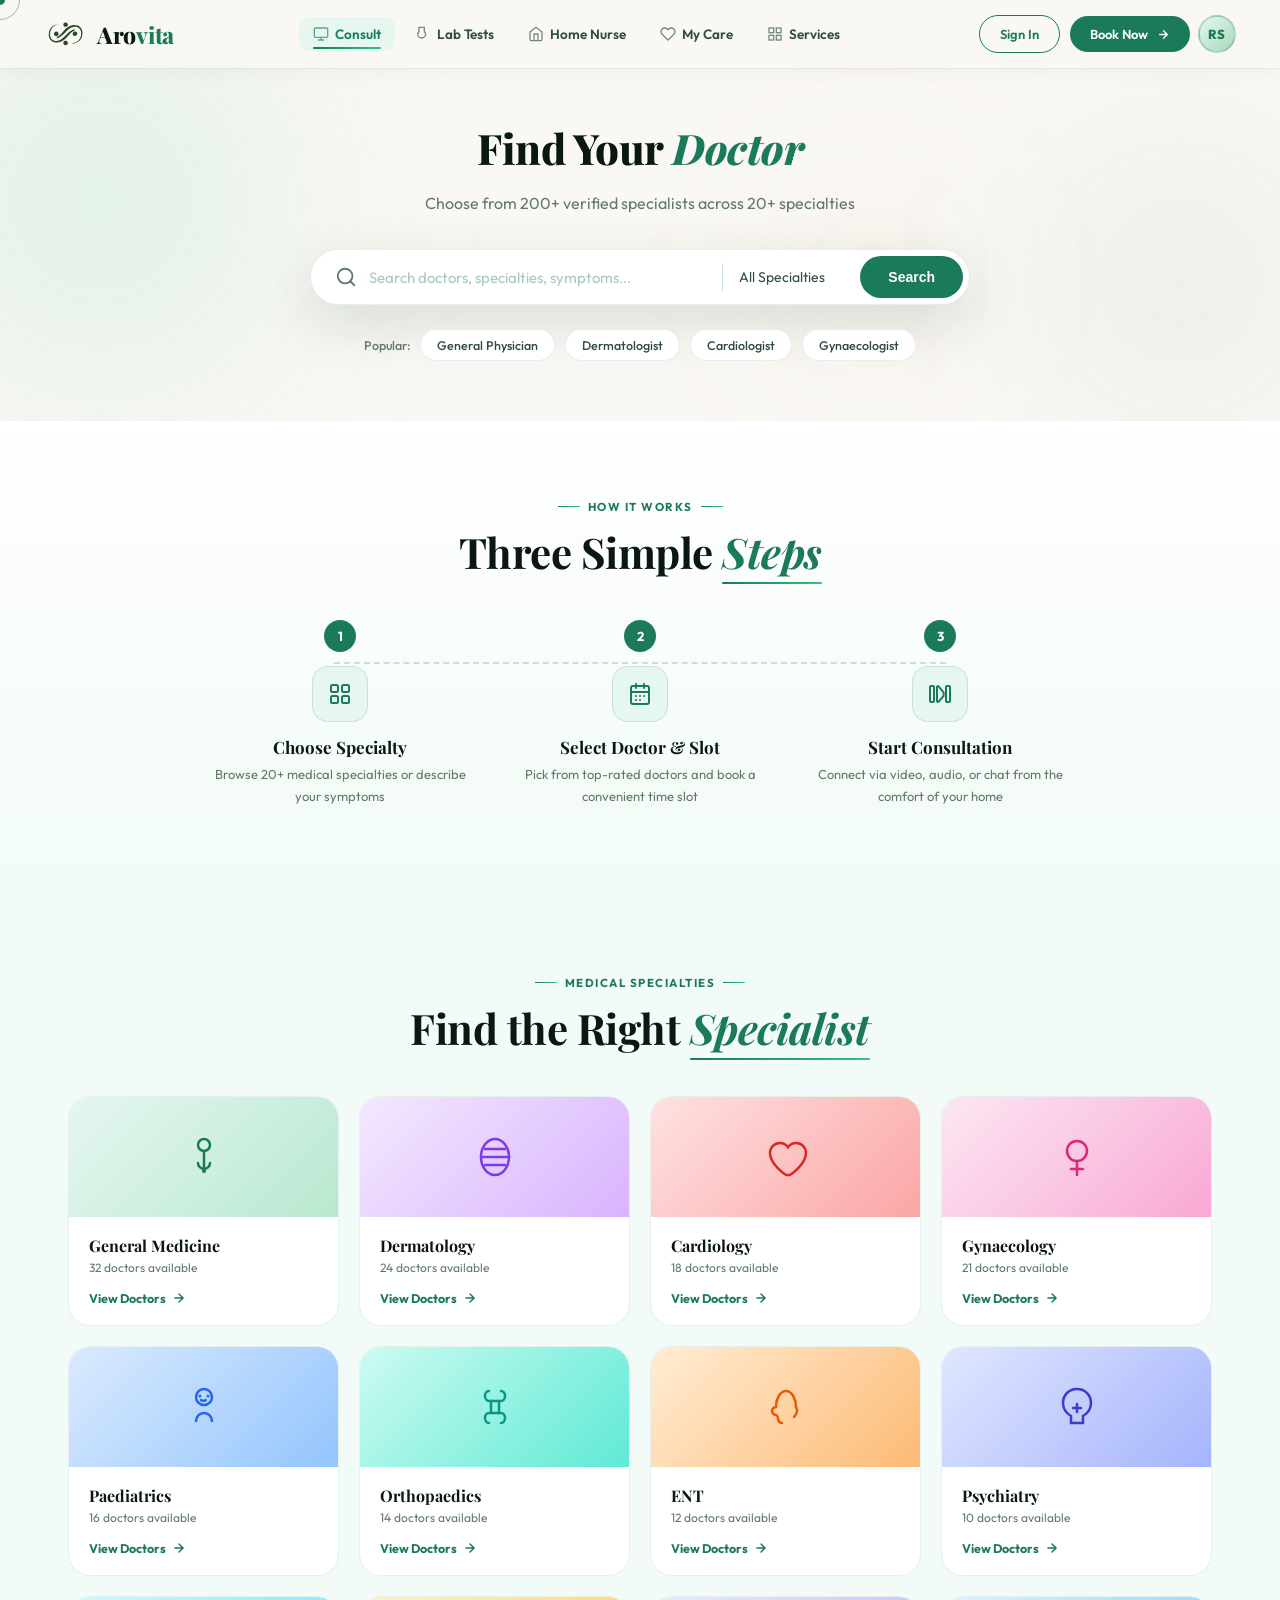
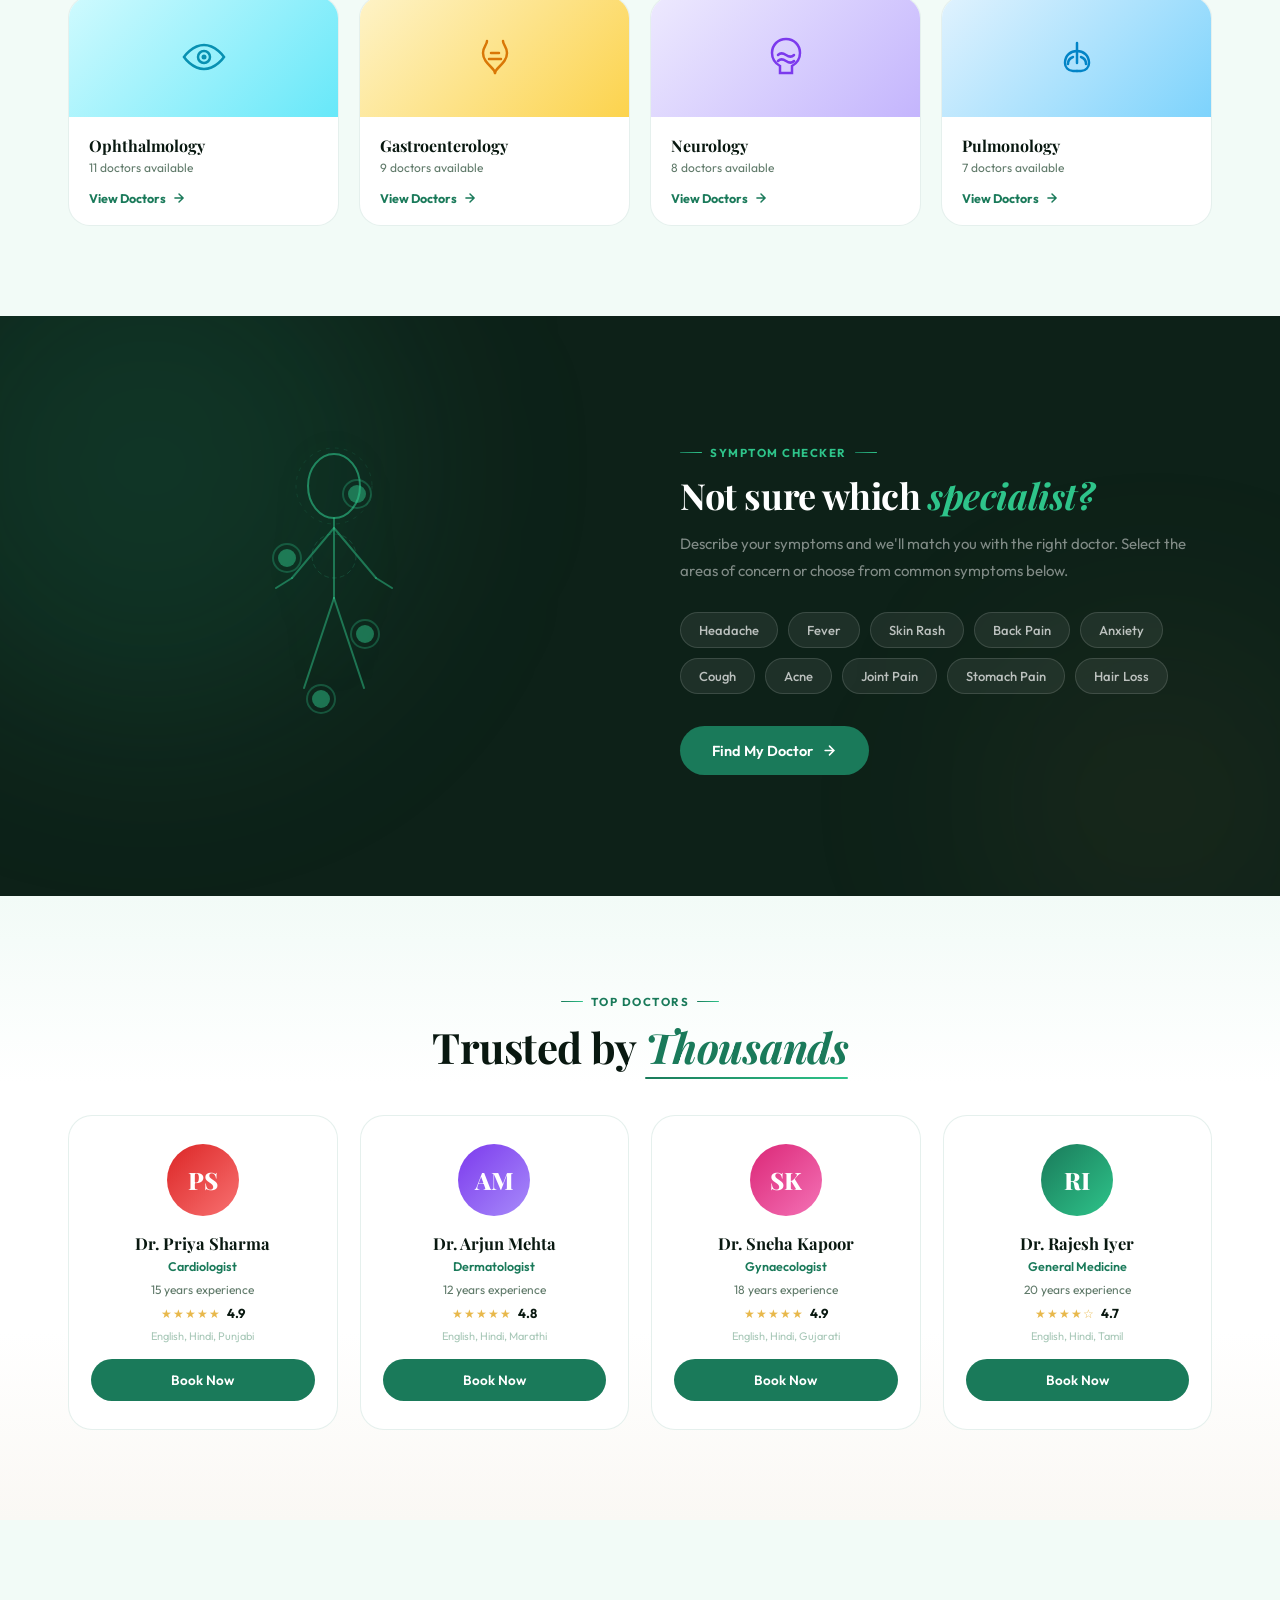
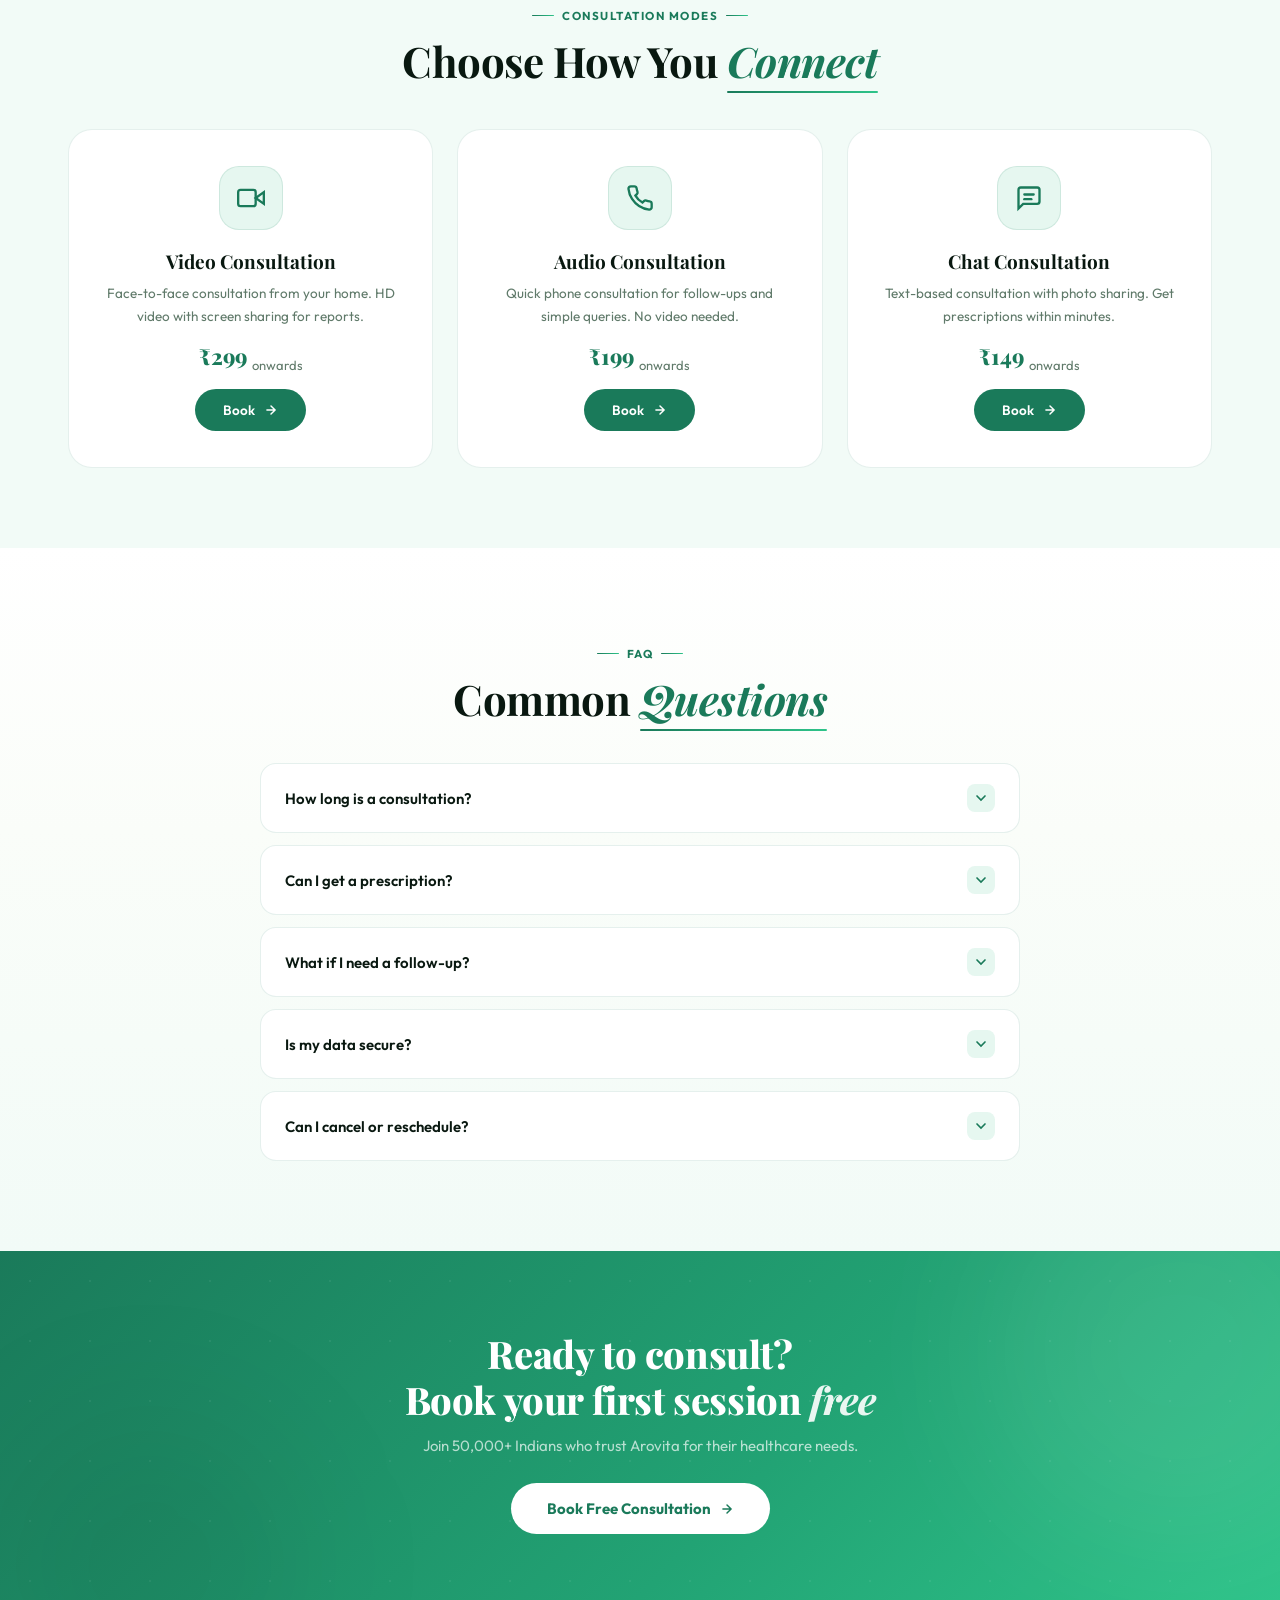
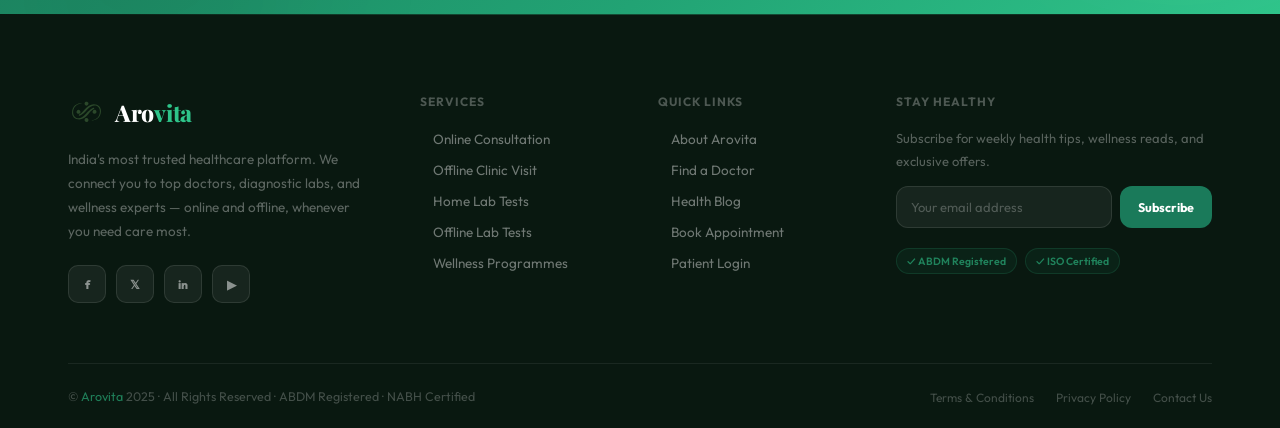
==== consult.html @ b07b1e4e "first commit" ====
<!DOCTYPE html>
<html lang="en">
<head>
<meta charset="UTF-8">
<meta name="viewport" content="width=device-width, initial-scale=1.0">
<title>Find Your Doctor — Arovita Consultation Hub</title>
<link href="https://fonts.googleapis.com/css2?family=Playfair+Display:ital,wght@0,400;0,700;0,800;1,400;1,700&family=Outfit:wght@300;400;500;600;700;800&display=swap" rel="stylesheet">
<style>
*,*::before,*::after{box-sizing:border-box;margin:0;padding:0}
:root{
  --g:#1A7A5A;--gm:#22A374;--gl:#2EC48A;--gp:#E6F7F0;--gxp:#F2FBF7;
  --dark:#091810;--dark2:#0D2118;--ink:#162820;--ink2:#2E4D3A;--muted:#607A6A;--hint:#A8C8B8;
  --cream:#FAF8F4;--white:#fff;--gold:#C09A52;--gold2:#E8B84B;
  --border:rgba(26,122,90,0.11);--border2:rgba(26,122,90,0.22);
  --sh:0 4px 28px rgba(9,24,16,0.08);--sh-lg:0 18px 56px rgba(9,24,16,0.13);
  --r:12px;--rl:20px;--rx:26px;
}
html{scroll-behavior:smooth}
body{font-family:'Outfit',sans-serif;background:var(--cream);color:var(--ink);overflow-x:hidden;cursor:none}

.cursor{position:fixed;width:10px;height:10px;background:var(--g);border-radius:50%;pointer-events:none;z-index:9999;transform:translate(-50%,-50%);transition:transform .08s ease,width .25s,height .25s,background .25s}
.cursor-ring{position:fixed;width:40px;height:40px;border:1.5px solid rgba(26,122,90,.45);border-radius:50%;pointer-events:none;z-index:9998;transform:translate(-50%,-50%);transition:transform .18s ease,opacity .2s}
body:has(a:hover) .cursor,.cursor.hovered{width:18px;height:18px;background:var(--gl)}
body:has(a:hover) .cursor-ring,.cursor-ring.hovered{width:60px;height:60px;border-color:var(--gl);opacity:.5}
a,button{cursor:none}
a{text-decoration:none;color:inherit}
::-webkit-scrollbar{width:4px}::-webkit-scrollbar-thumb{background:linear-gradient(var(--gm),var(--gl));border-radius:4px}
.container{max-width:1200px;margin:0 auto;padding:0 28px}

.sec-label{display:inline-flex;align-items:center;gap:8px;font-size:11.5px;font-weight:700;color:var(--g);text-transform:uppercase;letter-spacing:1.5px;margin-bottom:14px}
.sec-label::before,.sec-label::after{content:'';width:22px;height:1.5px;background:linear-gradient(90deg,var(--g),var(--gl));border-radius:2px}
.sec-title{font-family:'Playfair Display',serif;font-size:42px;font-weight:700;line-height:1.15;color:var(--dark);letter-spacing:-0.5px}
.sec-title em{font-style:italic;color:var(--g);position:relative}
.sec-title em::after{content:'';position:absolute;bottom:-4px;left:0;right:0;height:2px;background:linear-gradient(90deg,var(--g),var(--gl));border-radius:2px;animation:shimmer-line 3s ease-in-out infinite}
@keyframes shimmer-line{0%,100%{opacity:.4;transform:scaleX(.7)}50%{opacity:1;transform:scaleX(1)}}

.btn-green{display:inline-flex;align-items:center;gap:9px;background:var(--g);color:#fff;padding:15px 32px;border-radius:50px;font-size:14.5px;font-weight:600;border:none;cursor:none;transition:all .25s;position:relative;overflow:hidden}
.btn-green::before{content:'';position:absolute;inset:0;background:linear-gradient(135deg,transparent 30%,rgba(255,255,255,.12) 50%,transparent 70%);transform:translateX(-100%);transition:transform .5s}
.btn-green:hover::before{transform:translateX(100%)}
.btn-green:hover{background:var(--gm);transform:translateY(-2px);box-shadow:0 12px 32px rgba(26,122,90,.42)}
.btn-outline{display:inline-flex;align-items:center;gap:8px;background:transparent;color:var(--g);border:1.5px solid var(--g);padding:14px 30px;border-radius:50px;font-size:14.5px;font-weight:600;cursor:none;transition:all .25s}
.btn-outline:hover{background:var(--gp);transform:translateY(-2px)}

.fu{opacity:0;transform:translateY(32px);transition:opacity .7s cubic-bezier(.16,1,.3,1),transform .7s cubic-bezier(.16,1,.3,1)}
.fu.vis{opacity:1;transform:none}
.fu.d1{transition-delay:.08s}.fu.d2{transition-delay:.17s}.fu.d3{transition-delay:.26s}.fu.d4{transition-delay:.35s}.fu.d5{transition-delay:.44s}
.sl-left{opacity:0;transform:translateX(-40px);transition:opacity .8s cubic-bezier(.16,1,.3,1),transform .8s cubic-bezier(.16,1,.3,1)}
.sl-left.vis{opacity:1;transform:none}
.sl-right{opacity:0;transform:translateX(40px);transition:opacity .8s cubic-bezier(.16,1,.3,1),transform .8s cubic-bezier(.16,1,.3,1)}
.sl-right.vis{opacity:1;transform:none}

/* ===================== NAVBAR ===================== */
.navbar{position:fixed;top:0;left:0;right:0;z-index:1000;transition:all .35s;background:rgba(250,248,244,.85);backdrop-filter:blur(16px);-webkit-backdrop-filter:blur(16px);box-shadow:0 1px 20px rgba(9,24,16,.05),0 1px 0 rgba(26,122,90,.06)}
.navbar.sc{background:rgba(250,248,244,.97);backdrop-filter:blur(24px);-webkit-backdrop-filter:blur(24px);box-shadow:0 4px 32px rgba(9,24,16,.09),0 1px 0 rgba(26,122,90,.1)}
.nav-in{display:flex;align-items:center;justify-content:space-between;height:68px;padding:0 44px;max-width:1400px;margin:0 auto}
.nav-logo{display:flex;align-items:center;gap:11px;text-decoration:none}
.logo-svg-wrap{width:42px;height:42px;position:relative;display:flex;align-items:center;justify-content:center}
.logo-svg-wrap img{width:100%;height:100%;object-fit:contain}
.nav-brand{font-family:'Playfair Display',serif;font-size:23px;font-weight:800;color:var(--dark);letter-spacing:-.3px}
.nav-brand span{color:var(--g)}
.nav-links{display:flex;align-items:center;gap:6px}
.nav-a{font-size:13.5px;font-weight:600;color:var(--ink2);transition:all .22s;position:relative;padding:8px 14px;border-radius:10px;display:inline-flex;align-items:center;gap:6px;text-decoration:none}
.nav-a svg{width:16px;height:16px;stroke:currentColor;fill:none;stroke-width:2;stroke-linecap:round;flex-shrink:0;opacity:.65;transition:opacity .22s}
.nav-a:hover svg{opacity:1}
.nav-a::after{content:'';position:absolute;bottom:2px;left:14px;right:14px;height:2px;background:linear-gradient(90deg,var(--g),var(--gl));transform:scaleX(0);transform-origin:left;transition:transform .25s cubic-bezier(.16,1,.3,1);border-radius:2px}
.nav-a:hover{color:var(--g);background:rgba(26,122,90,.04)}.nav-a:hover::after{transform:scaleX(1)}
.nav-a.active{color:var(--g);background:var(--gp)}
.nav-a.active::after{transform:scaleX(1)}
.nav-right{display:flex;align-items:center;gap:8px}
.nav-profile{width:38px;height:38px;border-radius:50%;background:linear-gradient(135deg,var(--gp),#A8D8BC);display:flex;align-items:center;justify-content:center;font-size:13px;font-weight:800;color:var(--g);border:2px solid var(--border2);cursor:none;transition:all .22s;flex-shrink:0;text-decoration:none}
.nav-profile:hover{border-color:var(--g);transform:scale(1.08);box-shadow:0 4px 16px rgba(26,122,90,.2)}
.nav-cta{display:flex;align-items:center;gap:10px}

.hamburger{display:none;flex-direction:column;gap:5px;background:none;border:none;padding:8px;cursor:none}
.hamburger span{display:block;width:24px;height:2px;background:var(--dark);border-radius:2px;transition:all .3s}
.hamburger.open span:nth-child(1){transform:rotate(45deg) translate(5px,5px)}
.hamburger.open span:nth-child(2){opacity:0}
.hamburger.open span:nth-child(3){transform:rotate(-45deg) translate(5px,-5px)}

.mobile-menu{position:fixed;top:68px;left:0;right:0;bottom:0;z-index:999;display:none;pointer-events:none}
.mobile-menu.open{display:block;pointer-events:auto}
.mobile-menu-backdrop{position:absolute;inset:0;background:rgba(9,24,16,.3);opacity:0;transition:opacity .3s}
.mobile-menu.open .mobile-menu-backdrop{opacity:1}
.mobile-menu-panel{position:absolute;top:0;right:0;width:min(320px,85vw);height:100%;background:rgba(250,248,244,.98);backdrop-filter:blur(20px);padding:20px 16px;overflow-y:auto;transform:translateX(100%);transition:transform .35s cubic-bezier(.16,1,.3,1);box-shadow:-8px 0 40px rgba(9,24,16,.1)}
.mobile-menu.open .mobile-menu-panel{transform:none}
.mm-label{font-size:10px;font-weight:700;text-transform:uppercase;letter-spacing:1.2px;color:var(--hint);padding:8px 16px 4px;margin-top:6px}
.mm-link{display:flex;align-items:center;gap:12px;padding:12px 16px;border-radius:12px;font-size:14px;font-weight:500;color:var(--ink2);transition:all .2s;text-decoration:none}
.mm-link:hover{background:var(--gp);color:var(--g)}
.mm-link svg{width:18px;height:18px;stroke:currentColor;fill:none;stroke-width:2;stroke-linecap:round;flex-shrink:0;opacity:.6}
.mm-link:hover svg{opacity:1}
.mm-sep{height:1px;background:var(--border);margin:8px 16px}
.mm-cta{display:flex;flex-direction:column;gap:10px;padding:16px;margin-top:8px}

/* ===================== HERO ===================== */
.consult-hero{padding:120px 0 60px;background:var(--cream);position:relative;overflow:hidden}
.consult-hero .hero-mesh{position:absolute;inset:0;z-index:0}
.mesh-orb{position:absolute;border-radius:50%;filter:blur(80px);animation:morph-orb ease-in-out infinite}
.mo1{width:600px;height:600px;background:radial-gradient(circle,rgba(46,196,138,.14),transparent 70%);top:-100px;left:-200px;animation-duration:14s}
.mo2{width:400px;height:400px;background:radial-gradient(circle,rgba(26,122,90,.10),transparent 70%);bottom:-60px;right:-100px;animation-duration:18s;animation-delay:-7s}
.mo3{width:300px;height:300px;background:radial-gradient(circle,rgba(192,154,82,.07),transparent 70%);top:30%;right:20%;animation-duration:10s;animation-delay:-3s}
@keyframes morph-orb{0%,100%{transform:scale(1) translate(0,0)}33%{transform:scale(1.15) translate(30px,-30px)}66%{transform:scale(.9) translate(-20px,20px)}}

.hero-content{position:relative;z-index:2;text-align:center;max-width:720px;margin:0 auto}
.hero-content h1{font-family:'Playfair Display',serif;font-size:42px;font-weight:800;color:var(--dark);margin-bottom:14px;letter-spacing:-.5px}
.hero-content h1 em{font-style:italic;color:var(--g)}
.hero-sub{font-size:16px;color:var(--muted);line-height:1.7;margin-bottom:32px;max-width:540px;margin-left:auto;margin-right:auto}

.search-bar{display:flex;align-items:center;background:var(--white);border-radius:60px;padding:6px 6px 6px 24px;box-shadow:var(--sh-lg);border:1.5px solid var(--border);max-width:660px;margin:0 auto 24px;transition:border-color .25s}
.search-bar:focus-within{border-color:var(--gm)}
.search-icon{flex-shrink:0;margin-right:12px;color:var(--muted)}
.search-bar input{flex:1;border:none;outline:none;font-family:'Outfit',sans-serif;font-size:15px;color:var(--ink);background:transparent;min-width:0}
.search-bar input::placeholder{color:var(--hint)}
.search-divider{width:1px;height:28px;background:var(--border2);margin:0 16px;flex-shrink:0}
.search-bar select{border:none;outline:none;font-family:'Outfit',sans-serif;font-size:14px;color:var(--ink2);background:transparent;cursor:none;padding-right:8px;-webkit-appearance:none;appearance:none}
.search-bar .btn-green{padding:13px 28px;font-size:14px;border-radius:50px;flex-shrink:0}

.popular-pills{display:flex;align-items:center;gap:10px;justify-content:center;flex-wrap:wrap}
.popular-pills span{font-size:12.5px;color:var(--muted);font-weight:500}
.pill{display:inline-flex;align-items:center;gap:5px;padding:7px 16px;border-radius:30px;background:var(--white);border:1px solid var(--border);font-size:12.5px;font-weight:500;color:var(--ink2);transition:all .22s;cursor:none}
.pill:hover{background:var(--gp);border-color:var(--border2);transform:translateY(-2px)}

/* ===================== HOW IT WORKS ===================== */
.how-it-works{padding:70px 0;background:linear-gradient(180deg,#fff 0%,#FAFDF9 40%,var(--gxp) 100%)}
.hiw-grid{display:grid;grid-template-columns:repeat(3,1fr);gap:0;position:relative;max-width:900px;margin:0 auto}
.hiw-grid::before{content:'';position:absolute;top:42px;left:16%;right:16%;height:2px;border-top:2.5px dashed var(--border2);z-index:0}
.hiw-step{text-align:center;position:relative;z-index:1;padding:0 20px}
.hiw-num{width:32px;height:32px;border-radius:50%;background:var(--g);color:#fff;font-size:13px;font-weight:700;display:inline-flex;align-items:center;justify-content:center;margin-bottom:14px}
.hiw-icon{width:56px;height:56px;background:var(--gp);border-radius:16px;display:flex;align-items:center;justify-content:center;margin:0 auto 14px;border:1px solid rgba(26,122,90,.15)}
.hiw-title{font-family:'Playfair Display',serif;font-size:17px;font-weight:700;color:var(--dark);margin-bottom:6px}
.hiw-desc{font-size:13px;color:var(--muted);line-height:1.65}

/* ===================== SPECIALTIES ===================== */
.specialties{padding:90px 0;background:var(--gxp)}
.spec-grid{display:grid;grid-template-columns:repeat(4,1fr);gap:20px;margin-top:44px}
.spec-card{border-radius:22px;overflow:hidden;background:var(--white);border:1px solid var(--border);transition:all .3s;cursor:none;position:relative}
.spec-card:hover{transform:translateY(-6px);box-shadow:var(--sh-lg);border-color:var(--border2)}
.spec-card-top{height:120px;display:flex;align-items:center;justify-content:center;position:relative;overflow:hidden}
.spec-card-top svg{position:relative;z-index:1;transition:transform .4s cubic-bezier(.16,1,.3,1)}
.spec-card:hover .spec-card-top svg{transform:scale(1.12) rotate(-3deg)}
.spec-card-body{padding:18px 20px}
.spec-name{font-family:'Playfair Display',serif;font-size:16px;font-weight:700;color:var(--dark);margin-bottom:4px}
.spec-count{font-size:12px;color:var(--muted);margin-bottom:12px}
.spec-link{display:inline-flex;align-items:center;gap:6px;font-size:12.5px;font-weight:700;color:var(--g);transition:gap .2s}
.spec-card:hover .spec-link{gap:10px}
.spec-link svg{transition:transform .2s}
.spec-card:hover .spec-link svg{transform:translateX(3px)}

/* ===================== SYMPTOMS ===================== */
.symptoms{padding:100px 0;background:var(--dark2);position:relative;overflow:hidden}
.symptoms-orb{position:absolute;border-radius:50%;filter:blur(100px);pointer-events:none}
.sorb1{width:500px;height:500px;background:rgba(46,196,138,.12);top:-100px;left:-100px;animation:morph-orb 14s ease-in-out infinite}
.sorb2{width:350px;height:350px;background:rgba(192,154,82,.06);bottom:-80px;right:-50px;animation:morph-orb 10s ease-in-out 5s infinite}
.symptoms-grid{display:grid;grid-template-columns:1fr 1fr;gap:80px;align-items:center;position:relative;z-index:1}
.symptoms-visual{display:flex;align-items:center;justify-content:center}
.body-svg-wrap{position:relative;width:280px;height:380px;display:flex;align-items:center;justify-content:center}
.body-svg-wrap svg{filter:drop-shadow(0 0 30px rgba(46,196,138,.2))}
.body-pulse{position:absolute;width:18px;height:18px;border-radius:50%;background:rgba(46,196,138,.5);animation:body-ping 2s ease-in-out infinite;cursor:none}
.body-pulse::after{content:'';position:absolute;inset:-6px;border-radius:50%;border:2px solid rgba(46,196,138,.3);animation:live-pulse 1.8s ease-in-out infinite}
@keyframes body-ping{0%,100%{transform:scale(1);opacity:.7}50%{transform:scale(1.3);opacity:1}}
@keyframes live-pulse{0%,100%{transform:scale(1);opacity:.8}50%{transform:scale(1.7);opacity:0}}
.bp1{top:18%;left:55%}.bp2{top:35%;left:30%}.bp3{top:55%;left:58%}.bp4{top:72%;left:42%}

.symptoms-text h2{font-family:'Playfair Display',serif;font-size:36px;font-weight:700;color:white;line-height:1.2;margin-bottom:14px;letter-spacing:-.4px}
.symptoms-text h2 em{font-style:italic;color:var(--gl)}
.symptoms-text p{font-size:15px;color:rgba(255,255,255,.48);line-height:1.76;margin-bottom:28px}
.symptom-chips{display:flex;flex-wrap:wrap;gap:10px;margin-bottom:32px}
.symptom-chip{padding:9px 18px;border-radius:30px;background:rgba(255,255,255,.07);border:1px solid rgba(255,255,255,.13);font-size:13px;color:rgba(255,255,255,.7);font-weight:500;transition:all .22s;cursor:none}
.symptom-chip:hover{background:rgba(46,196,138,.15);border-color:rgba(46,196,138,.4);color:white;transform:translateY(-2px)}

/* ===================== DOCTORS ===================== */
.doctors{padding:90px 0;background:linear-gradient(180deg,var(--gxp) 0%,#fff 30%,#fff 70%,var(--cream) 100%)}
.doc-grid{display:grid;grid-template-columns:repeat(4,1fr);gap:22px;margin-top:44px}
.doc-card{border-radius:24px;background:var(--white);border:1px solid var(--border);padding:28px 22px;text-align:center;transition:all .3s;position:relative;overflow:hidden}
.doc-card::before{content:'';position:absolute;inset:0;background:linear-gradient(135deg,var(--gxp),transparent 60%);opacity:0;transition:opacity .3s}
.doc-card:hover::before{opacity:1}
.doc-card:hover{transform:translateY(-6px);box-shadow:var(--sh-lg);border-color:var(--border2)}
.doc-avatar{width:72px;height:72px;border-radius:50%;display:flex;align-items:center;justify-content:center;font-family:'Playfair Display',serif;font-size:24px;font-weight:800;color:#fff;margin:0 auto 16px;position:relative;z-index:1}
.doc-name{font-family:'Playfair Display',serif;font-size:16.5px;font-weight:700;color:var(--dark);margin-bottom:4px;position:relative;z-index:1}
.doc-spec{font-size:12.5px;color:var(--g);font-weight:600;margin-bottom:8px;position:relative;z-index:1}
.doc-exp{font-size:12px;color:var(--muted);margin-bottom:8px;position:relative;z-index:1}
.doc-rating{display:flex;align-items:center;justify-content:center;gap:6px;margin-bottom:8px;position:relative;z-index:1}
.doc-stars{color:var(--gold2);font-size:12px;letter-spacing:1px}
.doc-rating-num{font-size:13px;font-weight:700;color:var(--dark)}
.doc-lang{font-size:11px;color:var(--hint);margin-bottom:16px;position:relative;z-index:1}
.doc-card .btn-green{width:100%;justify-content:center;padding:12px 20px;font-size:13.5px;position:relative;z-index:1}

/* ===================== CONSULT TYPES ===================== */
.consult-types{padding:80px 0;background:var(--gxp)}
.ct-grid{display:grid;grid-template-columns:repeat(3,1fr);gap:24px;margin-top:44px}
.ct-card{background:var(--white);border-radius:24px;padding:36px 28px;text-align:center;border:1px solid var(--border);transition:all .3s;position:relative;overflow:hidden}
.ct-card::after{content:'';position:absolute;bottom:0;left:0;right:0;height:3px;background:linear-gradient(90deg,var(--g),var(--gl));transform:scaleX(0);transform-origin:left;transition:transform .35s cubic-bezier(.16,1,.3,1)}
.ct-card:hover{transform:translateY(-6px);box-shadow:var(--sh-lg);border-color:var(--border2)}
.ct-card:hover::after{transform:scaleX(1)}
.ct-icon{width:64px;height:64px;background:var(--gp);border-radius:20px;display:flex;align-items:center;justify-content:center;margin:0 auto 18px;transition:all .3s;border:1px solid rgba(26,122,90,.12)}
.ct-card:hover .ct-icon{background:rgba(34,163,116,.15);transform:scale(1.08) rotate(-3deg)}
.ct-title{font-family:'Playfair Display',serif;font-size:19px;font-weight:700;color:var(--dark);margin-bottom:8px}
.ct-desc{font-size:13.5px;color:var(--muted);line-height:1.65;margin-bottom:14px}
.ct-price{font-family:'Playfair Display',serif;font-size:22px;font-weight:800;color:var(--g);margin-bottom:16px}
.ct-price sub{font-size:13px;font-family:'Outfit',sans-serif;font-weight:400;color:var(--muted)}
.ct-card .btn-green{padding:12px 28px;font-size:13.5px}

/* ===================== FAQ ===================== */
.faq{padding:90px 0;background:linear-gradient(180deg,#fff 0%,#FAFDF9 40%,var(--gxp) 100%)}
.faq-list{max-width:760px;margin:40px auto 0;display:flex;flex-direction:column;gap:12px}
.faq-item{border:1px solid var(--border);border-radius:16px;overflow:hidden;transition:all .25s;background:var(--white)}
.faq-item.open{border-color:var(--border2);box-shadow:var(--sh)}
.faq-q{display:flex;align-items:center;justify-content:space-between;padding:20px 24px;cursor:none;gap:16px;transition:background .2s}
.faq-q:hover{background:var(--gxp)}
.faq-q span{font-size:15px;font-weight:600;color:var(--dark)}
.faq-toggle{width:28px;height:28px;border-radius:8px;background:var(--gp);display:flex;align-items:center;justify-content:center;flex-shrink:0;transition:all .3s}
.faq-item.open .faq-toggle{background:var(--g);transform:rotate(180deg)}
.faq-item.open .faq-toggle svg{stroke:white}
.faq-a{max-height:0;overflow:hidden;transition:max-height .35s cubic-bezier(.16,1,.3,1),padding .35s}
.faq-item.open .faq-a{max-height:200px}
.faq-a-inner{padding:0 24px 20px;font-size:14px;color:var(--muted);line-height:1.75}

/* ===================== CTA BANNER ===================== */
.cta-banner{padding:80px 0;background:linear-gradient(135deg,var(--g) 0%,var(--gm) 60%,var(--gl) 100%);position:relative;overflow:hidden;text-align:center}
.cta-banner::before{content:'';position:absolute;inset:0;background:url("data:image/svg+xml,%3Csvg width='60' height='60' xmlns='http://www.w3.org/2000/svg'%3E%3Ccircle cx='30' cy='30' r='1' fill='rgba(255,255,255,0.08)'/%3E%3C/svg%3E");background-size:60px 60px}
.cta-orb{position:absolute;border-radius:50%;filter:blur(70px);pointer-events:none}
.corb1{width:400px;height:400px;background:rgba(255,255,255,.08);top:-100px;right:-100px;animation:morph-orb 12s ease-in-out infinite}
.corb2{width:300px;height:300px;background:rgba(0,0,0,.06);bottom:-100px;left:0;animation:morph-orb 15s ease-in-out 4s infinite}
.cta-banner h2{font-family:'Playfair Display',serif;font-size:38px;font-weight:800;color:white;line-height:1.2;margin-bottom:14px;position:relative;z-index:1;letter-spacing:-.4px}
.cta-banner p{font-size:15px;color:rgba(255,255,255,.68);margin-bottom:28px;position:relative;z-index:1}
.btn-white{display:inline-flex;align-items:center;gap:9px;background:white;color:var(--g);padding:16px 36px;border-radius:50px;font-size:15px;font-weight:700;transition:all .25s;cursor:none;border:none;position:relative;z-index:1}
.btn-white:hover{transform:translateY(-2px);box-shadow:0 12px 30px rgba(0,0,0,.18)}

/* ===================== FOOTER ===================== */
.footer{padding:80px 0 0;background:var(--dark);position:relative;overflow:hidden}
.footer::before{content:'';position:absolute;top:0;left:0;right:0;height:1px;background:linear-gradient(90deg,transparent,rgba(46,196,138,.3) 40%,rgba(46,196,138,.3) 60%,transparent)}
.footer-grid{display:grid;grid-template-columns:1.6fr 1fr 1fr 1.4fr;gap:48px;margin-bottom:60px}
.footer-logo{display:flex;align-items:center;gap:11px;margin-bottom:18px}
.footer-brand{font-family:'Playfair Display',serif;font-size:23px;font-weight:800;color:white;letter-spacing:-.3px}
.footer-brand span{color:var(--gl)}
.footer-desc{font-size:13.5px;color:rgba(255,255,255,.34);line-height:1.76;margin-bottom:22px}
.footer-social{display:flex;gap:10px}
.fsb{width:38px;height:38px;border-radius:10px;background:rgba(255,255,255,.06);border:1px solid rgba(255,255,255,.1);display:flex;align-items:center;justify-content:center;font-size:12px;font-weight:800;color:rgba(255,255,255,.5);cursor:none;transition:all .22s}
.fsb:hover{background:var(--g);color:white;border-color:var(--g);transform:translateY(-3px)}
.footer-h{font-size:12px;font-weight:700;text-transform:uppercase;letter-spacing:1px;color:rgba(255,255,255,.28);margin-bottom:18px}
.footer-links{list-style:none;display:flex;flex-direction:column;gap:10px}
.footer-links a{font-size:13.5px;color:rgba(255,255,255,.42);transition:color .18s;display:inline-flex;align-items:center;gap:6px}
.footer-links a::before{content:'→';font-size:11px;opacity:0;transform:translateX(-8px);transition:all .2s}
.footer-links a:hover{color:rgba(255,255,255,.8)}.footer-links a:hover::before{opacity:1;transform:none}
.nl-form{display:flex;gap:8px}
.nl-input{flex:1;background:rgba(255,255,255,.06);border:1px solid rgba(255,255,255,.1);border-radius:12px;padding:12px 14px;color:white;font-size:13px;font-family:'Outfit',sans-serif;outline:none;transition:border .2s}
.nl-input::placeholder{color:rgba(255,255,255,.25)}
.nl-input:focus{border-color:var(--g)}
.nl-btn{background:var(--g);color:white;border:none;border-radius:12px;padding:12px 18px;font-size:12.5px;font-weight:700;cursor:none;transition:all .22s;font-family:'Outfit',sans-serif;white-space:nowrap}
.nl-btn:hover{background:var(--gm)}
.footer-bottom{border-top:1px solid rgba(255,255,255,.07);padding:22px 0;display:flex;align-items:center;justify-content:space-between;flex-wrap:wrap;gap:12px}
.footer-copy{font-size:12.5px;color:rgba(255,255,255,.24)}
.footer-copy a{color:rgba(46,196,138,.6);transition:color .18s}.footer-copy a:hover{color:var(--gl)}
.footer-links2{list-style:none;display:flex;gap:22px}
.footer-links2 a{font-size:12px;color:rgba(255,255,255,.24);transition:color .18s}.footer-links2 a:hover{color:rgba(255,255,255,.6)}

.stb{position:fixed;bottom:28px;right:28px;width:48px;height:48px;border-radius:50%;background:linear-gradient(135deg,var(--g),var(--gl));display:flex;align-items:center;justify-content:center;cursor:none;opacity:0;transform:translateY(20px) scale(.8);transition:all .3s;z-index:999;box-shadow:0 6px 20px rgba(26,122,90,.4)}
.stb.show{opacity:1;transform:none}
.stb:hover{transform:translateY(-3px) scale(1.08);box-shadow:0 10px 28px rgba(26,122,90,.5)}
.stb svg{width:20px;height:20px}

/* ===================== RESPONSIVE ===================== */
@media(hover:none){body{cursor:auto}.cursor,.cursor-ring{display:none}a,button{cursor:pointer}}

@media(max-width:900px){
  .nav-links,.nav-cta,.nav-profile{display:none}
  .hamburger{display:flex}
  .nav-in{padding:0 20px;height:62px}
  .navbar{box-shadow:0 1px 16px rgba(9,24,16,.06),0 1px 0 rgba(26,122,90,.06)}
  .container{padding:0 22px}
  .sec-title{font-size:34px}
  .sec-label{font-size:10.5px;letter-spacing:1.2px;gap:6px}
  .sec-label::before,.sec-label::after{width:16px}
  .btn-green{padding:13px 26px;font-size:13.5px;gap:8px}
  .btn-outline{padding:12px 24px;font-size:13.5px}
  .consult-hero{padding:100px 0 50px}
  .hero-content h1{font-size:34px}
  .hero-sub{font-size:14.5px;margin-bottom:26px}
  .how-it-works{padding:56px 0}
  .hiw-grid::before{display:none}
  .specialties{padding:70px 0}
  .spec-grid{grid-template-columns:repeat(2,1fr);gap:16px}
  .symptoms{padding:80px 0}
  .symptoms-grid{grid-template-columns:1fr;gap:40px}
  .symptoms-visual{order:-1;margin-bottom:0}
  .symptoms-text h2{font-size:30px}
  .doctors{padding:70px 0}
  .doc-grid{grid-template-columns:repeat(2,1fr);gap:18px}
  .consult-types{padding:64px 0}
  .ct-grid{grid-template-columns:1fr 1fr;gap:20px}
  .faq{padding:70px 0}
  .cta-banner{padding:64px 0}
  .cta-banner h2{font-size:32px}
  .footer{padding:56px 0 0}
  .footer-grid{grid-template-columns:1fr 1fr;gap:32px;margin-bottom:40px}
  .footer-brand{font-size:20px}
  .footer-desc{font-size:12.5px}
  .footer-h{font-size:11px}
  .footer-links a{font-size:12.5px}
  .footer-bottom{padding:18px 0;gap:10px}
  .footer-copy{font-size:11.5px}
  .footer-links2{gap:16px}
  .footer-links2 a{font-size:11px}
}
@media(max-width:600px){
  .container{padding:0 18px}
  .nav-in{padding:0 16px;height:58px}
  .nav-brand{font-size:20px}
  .logo-svg-wrap{width:36px;height:36px}
  .sec-title{font-size:28px;letter-spacing:-.3px}
  .sec-label{font-size:10px;margin-bottom:10px}
  .btn-green{padding:12px 22px;font-size:13px}
  .btn-outline{padding:11px 20px;font-size:13px}
  .consult-hero{padding:88px 0 40px}
  .hero-content h1{font-size:28px;letter-spacing:-.3px}
  .hero-sub{font-size:13.5px;margin-bottom:22px}
  .search-bar{flex-direction:column;border-radius:18px;padding:14px;gap:10px}
  .search-bar input{width:100%;font-size:14px}
  .search-divider{width:100%;height:1px;margin:0}
  .search-bar select{width:100%;padding:10px 0;font-size:13px}
  .search-bar .btn-green{width:100%;justify-content:center}
  .search-icon{display:none}
  .popular-pills{gap:8px}
  .popular-pills span{font-size:11.5px}
  .pill{padding:6px 13px;font-size:11.5px}
  .how-it-works{padding:44px 0}
  .hiw-grid{grid-template-columns:1fr;gap:28px}
  .hiw-step{padding:0 10px}
  .hiw-icon{width:48px;height:48px;border-radius:14px}
  .hiw-title{font-size:15.5px}
  .hiw-desc{font-size:12.5px}
  .specialties{padding:52px 0}
  .spec-grid{grid-template-columns:1fr;gap:14px}
  .spec-card{border-radius:18px}
  .spec-card-top{height:100px}
  .spec-card-body{padding:16px 18px}
  .spec-name{font-size:15px}
  .symptoms{padding:52px 0}
  .symptoms-text h2{font-size:26px}
  .symptoms-text p{font-size:13.5px}
  .symptom-chips{gap:8px}
  .symptom-chip{padding:7px 14px;font-size:12px}
  .body-svg-wrap{width:220px;height:300px}
  .doctors{padding:52px 0}
  .doc-grid{grid-template-columns:1fr;gap:16px}
  .doc-card{border-radius:18px;padding:22px 18px}
  .doc-avatar{width:60px;height:60px;font-size:20px}
  .doc-name{font-size:15px}
  .consult-types{padding:52px 0}
  .ct-grid{grid-template-columns:1fr;gap:16px}
  .ct-card{border-radius:18px;padding:28px 22px}
  .ct-icon{width:52px;height:52px;border-radius:16px}
  .ct-title{font-size:17px}
  .ct-desc{font-size:13px}
  .ct-price{font-size:20px}
  .faq{padding:52px 0}
  .faq-q{padding:16px 18px}
  .faq-q span{font-size:14px}
  .faq-a-inner{padding:0 18px 16px;font-size:13px}
  .cta-banner{padding:52px 0}
  .cta-banner h2{font-size:26px}
  .cta-banner p{font-size:13.5px}
  .btn-white{padding:13px 28px;font-size:14px}
  .footer{padding:44px 0 0}
  .footer-grid{grid-template-columns:1fr;gap:28px;margin-bottom:32px}
  .nl-form{flex-direction:column;gap:10px}
  .footer-bottom{flex-direction:column;align-items:center;text-align:center;padding:16px 0}
  .footer-links2{gap:14px;flex-wrap:wrap;justify-content:center}
  .stb{bottom:20px;right:20px;width:42px;height:42px}
}
@media(max-width:380px){
  .container{padding:0 14px}
  .sec-title{font-size:25px}
  .hero-content h1{font-size:25px}
  .cta-banner h2{font-size:23px}
  .spec-grid{gap:12px}
  .doc-card{padding:18px 14px}
}
</style>
</head>
<body>

<div class="cursor" id="cur"></div>
<div class="cursor-ring" id="curRing"></div>

<!-- NAVBAR -->
<nav class="navbar" id="nav">
  <div class="nav-in">
    <a href="index.html" class="nav-logo">
      <div class="logo-svg-wrap">
        <img src="logoPoppins.svg" alt="Arovita" width="42" height="42">
      </div>
      <span class="nav-brand">Aro<span>vita</span></span>
    </a>
    <div class="nav-links">
      <a href="consult.html" class="nav-a active"><svg viewBox="0 0 24 24"><rect x="2" y="3" width="20" height="14" rx="2"/><path d="M8 21h8M12 17v4"/></svg>Consult</a>
      <a href="lab-tests.html" class="nav-a"><svg viewBox="0 0 24 24"><path d="M6 2v6l-2 4a6 6 0 0012 0L14 8V2"/><path d="M6 2h8"/></svg>Lab Tests</a>
      <a href="home-nurse.html" class="nav-a"><svg viewBox="0 0 24 24"><path d="M3 9l9-7 9 7v11a2 2 0 01-2 2H5a2 2 0 01-2-2z"/><path d="M9 22V12h6v10"/></svg>Home Nurse</a>
      <a href="my-care.html" class="nav-a"><svg viewBox="0 0 24 24"><path d="M20.84 4.61a5.5 5.5 0 00-7.78 0L12 5.67l-1.06-1.06a5.5 5.5 0 00-7.78 7.78L12 21.23l7.78-7.78 1.06-1.06a5.5 5.5 0 000-7.78z"/></svg>My Care</a>
      <a href="services.html" class="nav-a"><svg viewBox="0 0 24 24"><rect x="3" y="3" width="7" height="7"/><rect x="14" y="3" width="7" height="7"/><rect x="14" y="14" width="7" height="7"/><rect x="3" y="14" width="7" height="7"/></svg>Services</a>
    </div>
    <div class="nav-right">
      <div class="nav-cta">
        <a href="login.html" class="btn-outline" style="padding:10px 20px;font-size:13px">Sign In</a>
        <a href="consult.html" class="btn-green" style="padding:10px 20px;font-size:13px">Book Now <svg viewBox="0 0 24 24" width="13" height="13" fill="none" stroke="currentColor" stroke-width="2.5" stroke-linecap="round"><path d="M5 12h14M12 5l7 7-7 7"/></svg></a>
      </div>
      <a href="profile.html" class="nav-profile" title="My Profile">RS</a>
    </div>
    <button class="hamburger" id="hamburger" aria-label="Open menu"><span></span><span></span><span></span></button>
  </div>
</nav>
<div class="mobile-menu" id="mobileMenu">
  <div class="mobile-menu-backdrop" id="mmBackdrop"></div>
  <div class="mobile-menu-panel">
    <div class="mm-label">Quick Access</div>
    <a href="consult.html" class="mm-link"><svg viewBox="0 0 24 24"><rect x="2" y="3" width="20" height="14" rx="2"/><path d="M8 21h8M12 17v4"/></svg>Book Consultation</a>
    <a href="lab-tests.html" class="mm-link"><svg viewBox="0 0 24 24"><path d="M6 2v6l-2 4a6 6 0 0012 0L14 8V2"/><path d="M6 2h8"/></svg>Lab Tests</a>
    <a href="home-nurse.html" class="mm-link"><svg viewBox="0 0 24 24"><path d="M3 9l9-7 9 7v11a2 2 0 01-2 2H5a2 2 0 01-2-2z"/><path d="M9 22V12h6v10"/></svg>Home Nurse</a>
    <a href="my-care.html" class="mm-link"><svg viewBox="0 0 24 24"><path d="M20.84 4.61a5.5 5.5 0 00-7.78 0L12 5.67l-1.06-1.06a5.5 5.5 0 00-7.78 7.78L12 21.23l7.78-7.78 1.06-1.06a5.5 5.5 0 000-7.78z"/></svg>My Care</a>
    <div class="mm-sep"></div>
    <div class="mm-label">Explore</div>
    <a href="services.html" class="mm-link"><svg viewBox="0 0 24 24"><rect x="3" y="3" width="7" height="7"/><rect x="14" y="3" width="7" height="7"/><rect x="14" y="14" width="7" height="7"/><rect x="3" y="14" width="7" height="7"/></svg>All Services</a>
    <a href="doctor.html" class="mm-link"><svg viewBox="0 0 24 24"><path d="M17 21v-2a4 4 0 00-4-4H5a4 4 0 00-4 4v2"/><circle cx="9" cy="7" r="4"/></svg>Find Doctor</a>
    <a href="index.html#about" class="mm-link"><svg viewBox="0 0 24 24"><circle cx="12" cy="12" r="10"/><path d="M12 16v-4M12 8h.01"/></svg>About Us</a>
    <a href="index.html#pricing" class="mm-link"><svg viewBox="0 0 24 24"><line x1="12" y1="1" x2="12" y2="23"/><path d="M17 5H9.5a3.5 3.5 0 000 7h5a3.5 3.5 0 010 7H6"/></svg>Plans & Pricing</a>
    <a href="index.html#blog" class="mm-link"><svg viewBox="0 0 24 24"><path d="M2 3h6a4 4 0 014 4v14a3 3 0 00-3-3H2z"/><path d="M22 3h-6a4 4 0 00-4 4v14a3 3 0 013-3h7z"/></svg>Health Blog</a>
    <div class="mm-sep"></div>
    <div class="mm-label">Account</div>
    <a href="profile.html" class="mm-link"><svg viewBox="0 0 24 24"><path d="M20 21v-2a4 4 0 00-4-4H8a4 4 0 00-4 4v2"/><circle cx="12" cy="7" r="4"/></svg>My Profile</a>
    <div class="mm-cta">
      <a href="login.html" class="btn-outline" style="justify-content:center">Sign In</a>
      <a href="consult.html" class="btn-green" style="justify-content:center">Book Now</a>
    </div>
  </div>
</div>

<!-- ===================== HERO ===================== -->
<section class="consult-hero">
  <div class="hero-mesh">
    <div class="mesh-orb mo1"></div>
    <div class="mesh-orb mo2"></div>
    <div class="mesh-orb mo3"></div>
  </div>
  <div class="container">
    <div class="hero-content fu">
      <h1>Find Your <em>Doctor</em></h1>
      <p class="hero-sub">Choose from 200+ verified specialists across 20+ specialties</p>
      <div class="search-bar">
        <svg class="search-icon" viewBox="0 0 24 24" width="22" height="22" fill="none" stroke="currentColor" stroke-width="2" stroke-linecap="round"><circle cx="11" cy="11" r="8"/><path d="M21 21l-4.35-4.35"/></svg>
        <input type="text" placeholder="Search doctors, specialties, symptoms...">
        <div class="search-divider"></div>
        <select>
          <option>All Specialties</option>
          <option>General Medicine</option>
          <option>Dermatology</option>
          <option>Cardiology</option>
          <option>Gynaecology</option>
          <option>Paediatrics</option>
          <option>Orthopaedics</option>
          <option>ENT</option>
          <option>Psychiatry</option>
          <option>Ophthalmology</option>
          <option>Gastroenterology</option>
          <option>Neurology</option>
          <option>Pulmonology</option>
        </select>
        <button class="btn-green">Search</button>
      </div>
      <div class="popular-pills">
        <span>Popular:</span>
        <a href="#" class="pill">General Physician</a>
        <a href="#" class="pill">Dermatologist</a>
        <a href="#" class="pill">Cardiologist</a>
        <a href="#" class="pill">Gynaecologist</a>
      </div>
    </div>
  </div>
</section>

<!-- ===================== HOW IT WORKS ===================== -->
<section class="how-it-works">
  <div class="container">
    <div style="text-align:center;margin-bottom:44px" class="fu">
      <div class="sec-label">How It Works</div>
      <h2 class="sec-title">Three Simple <em>Steps</em></h2>
    </div>
    <div class="hiw-grid">
      <div class="hiw-step fu d1">
        <div class="hiw-num">1</div>
        <div class="hiw-icon">
          <svg viewBox="0 0 24 24" width="24" height="24" fill="none" stroke="var(--g)" stroke-width="2" stroke-linecap="round"><rect x="3" y="3" width="7" height="7" rx="1.5"/><rect x="14" y="3" width="7" height="7" rx="1.5"/><rect x="3" y="14" width="7" height="7" rx="1.5"/><rect x="14" y="14" width="7" height="7" rx="1.5"/></svg>
        </div>
        <div class="hiw-title">Choose Specialty</div>
        <div class="hiw-desc">Browse 20+ medical specialties or describe your symptoms</div>
      </div>
      <div class="hiw-step fu d2">
        <div class="hiw-num">2</div>
        <div class="hiw-icon">
          <svg viewBox="0 0 24 24" width="24" height="24" fill="none" stroke="var(--g)" stroke-width="2" stroke-linecap="round"><rect x="3" y="4" width="18" height="18" rx="2"/><path d="M16 2v4M8 2v4M3 10h18"/><path d="M8 14h.01M12 14h.01M16 14h.01M8 18h.01M12 18h.01"/></svg>
        </div>
        <div class="hiw-title">Select Doctor & Slot</div>
        <div class="hiw-desc">Pick from top-rated doctors and book a convenient time slot</div>
      </div>
      <div class="hiw-step fu d3">
        <div class="hiw-num">3</div>
        <div class="hiw-icon">
          <svg viewBox="0 0 24 24" width="24" height="24" fill="none" stroke="var(--g)" stroke-width="2" stroke-linecap="round"><path d="M15.6 11.6a1 1 0 0 0 0-1.2l-5-6A1 1 0 0 0 9 5v14a1 1 0 0 0 1.6.8l5-6Z"/><rect x="2" y="4" width="4" height="16" rx="1"/><rect x="18" y="4" width="4" height="16" rx="1"/></svg>
        </div>
        <div class="hiw-title">Start Consultation</div>
        <div class="hiw-desc">Connect via video, audio, or chat from the comfort of your home</div>
      </div>
    </div>
  </div>
</section>

<!-- ===================== BROWSE BY SPECIALTY ===================== -->
<section class="specialties">
  <div class="container">
    <div style="text-align:center;margin-bottom:10px" class="fu">
      <div class="sec-label">Medical Specialties</div>
      <h2 class="sec-title">Find the Right <em>Specialist</em></h2>
    </div>
    <div class="spec-grid">

      <!-- General Medicine -->
      <div class="spec-card fu d1">
        <div class="spec-card-top" style="background:linear-gradient(135deg,#E6F7F0,#B8E8D0)">
          <svg viewBox="0 0 48 48" width="48" height="48" fill="none" stroke="#1A7A5A" stroke-width="2.5" stroke-linecap="round"><circle cx="24" cy="12" r="6"/><path d="M24 18v18"/><path d="M18 30c0 3.3 2.7 6 6 6s6-2.7 6-6"/><circle cx="24" cy="38" r="2" fill="#1A7A5A" stroke="none"/></svg>
        </div>
        <div class="spec-card-body">
          <div class="spec-name">General Medicine</div>
          <div class="spec-count">32 doctors available</div>
          <a href="doctor.html" class="spec-link">View Doctors <svg viewBox="0 0 24 24" width="14" height="14" fill="none" stroke="currentColor" stroke-width="2.5" stroke-linecap="round"><path d="M5 12h14M12 5l7 7-7 7"/></svg></a>
        </div>
      </div>

      <!-- Dermatology -->
      <div class="spec-card fu d2">
        <div class="spec-card-top" style="background:linear-gradient(135deg,#F3E8FF,#D8B4FE)">
          <svg viewBox="0 0 48 48" width="48" height="48" fill="none" stroke="#7C3AED" stroke-width="2.5" stroke-linecap="round"><ellipse cx="24" cy="24" rx="14" ry="18"/><path d="M10 24h28"/><path d="M14 16h20"/><path d="M14 32h20"/></svg>
        </div>
        <div class="spec-card-body">
          <div class="spec-name">Dermatology</div>
          <div class="spec-count">24 doctors available</div>
          <a href="doctor.html" class="spec-link">View Doctors <svg viewBox="0 0 24 24" width="14" height="14" fill="none" stroke="currentColor" stroke-width="2.5" stroke-linecap="round"><path d="M5 12h14M12 5l7 7-7 7"/></svg></a>
        </div>
      </div>

      <!-- Cardiology -->
      <div class="spec-card fu d3">
        <div class="spec-card-top" style="background:linear-gradient(135deg,#FEE2E2,#FCA5A5)">
          <svg viewBox="0 0 48 48" width="48" height="48" fill="none" stroke="#DC2626" stroke-width="2.5" stroke-linecap="round"><path d="M24 42s-16-10.4-16-22c0-5.5 4.5-10 10-10 3.3 0 6.3 1.6 8 4.2a10.1 10.1 0 0 1 8-4.2c5.5 0 10 4.5 10 10 0 11.6-16 22-16 22h-4z"/></svg>
        </div>
        <div class="spec-card-body">
          <div class="spec-name">Cardiology</div>
          <div class="spec-count">18 doctors available</div>
          <a href="doctor.html" class="spec-link">View Doctors <svg viewBox="0 0 24 24" width="14" height="14" fill="none" stroke="currentColor" stroke-width="2.5" stroke-linecap="round"><path d="M5 12h14M12 5l7 7-7 7"/></svg></a>
        </div>
      </div>

      <!-- Gynaecology -->
      <div class="spec-card fu d4">
        <div class="spec-card-top" style="background:linear-gradient(135deg,#FCE7F3,#F9A8D4)">
          <svg viewBox="0 0 48 48" width="48" height="48" fill="none" stroke="#DB2777" stroke-width="2.5" stroke-linecap="round"><circle cx="24" cy="18" r="10"/><path d="M24 28v14"/><path d="M18 36h12"/></svg>
        </div>
        <div class="spec-card-body">
          <div class="spec-name">Gynaecology</div>
          <div class="spec-count">21 doctors available</div>
          <a href="doctor.html" class="spec-link">View Doctors <svg viewBox="0 0 24 24" width="14" height="14" fill="none" stroke="currentColor" stroke-width="2.5" stroke-linecap="round"><path d="M5 12h14M12 5l7 7-7 7"/></svg></a>
        </div>
      </div>

      <!-- Paediatrics -->
      <div class="spec-card fu d1">
        <div class="spec-card-top" style="background:linear-gradient(135deg,#DBEAFE,#93C5FD)">
          <svg viewBox="0 0 48 48" width="48" height="48" fill="none" stroke="#2563EB" stroke-width="2.5" stroke-linecap="round"><circle cx="24" cy="14" r="8"/><path d="M16 38c0-4.4 3.6-8 8-8s8 3.6 8 8"/><circle cx="20" cy="13" r="1.5" fill="#2563EB" stroke="none"/><circle cx="28" cy="13" r="1.5" fill="#2563EB" stroke="none"/><path d="M21 17c1.2 1 3.6 1 4.8 0"/></svg>
        </div>
        <div class="spec-card-body">
          <div class="spec-name">Paediatrics</div>
          <div class="spec-count">16 doctors available</div>
          <a href="doctor.html" class="spec-link">View Doctors <svg viewBox="0 0 24 24" width="14" height="14" fill="none" stroke="currentColor" stroke-width="2.5" stroke-linecap="round"><path d="M5 12h14M12 5l7 7-7 7"/></svg></a>
        </div>
      </div>

      <!-- Orthopaedics -->
      <div class="spec-card fu d2">
        <div class="spec-card-top" style="background:linear-gradient(135deg,#CCFBF1,#5EEAD4)">
          <svg viewBox="0 0 48 48" width="48" height="48" fill="none" stroke="#0D9488" stroke-width="2.5" stroke-linecap="round"><path d="M18 8c-2 0-4 2-4 5s2 5 4 5h2v12h-2c-2 0-4 2-4 5s2 5 4 5"/><path d="M30 8c2 0 4 2 4 5s-2 5-4 5h-2v12h2c2 0 4 2 4 5s-2 5-4 5"/><path d="M20 18h8M20 30h8"/></svg>
        </div>
        <div class="spec-card-body">
          <div class="spec-name">Orthopaedics</div>
          <div class="spec-count">14 doctors available</div>
          <a href="doctor.html" class="spec-link">View Doctors <svg viewBox="0 0 24 24" width="14" height="14" fill="none" stroke="currentColor" stroke-width="2.5" stroke-linecap="round"><path d="M5 12h14M12 5l7 7-7 7"/></svg></a>
        </div>
      </div>

      <!-- ENT -->
      <div class="spec-card fu d3">
        <div class="spec-card-top" style="background:linear-gradient(135deg,#FFEDD5,#FDBA74)">
          <svg viewBox="0 0 48 48" width="48" height="48" fill="none" stroke="#EA580C" stroke-width="2.5" stroke-linecap="round"><path d="M14 24c0-8 4-16 10-16s10 8 10 16"/><path d="M14 24c-2 0-4 2-4 4s2 4 4 4c1 0 2 2 2 4s2 4 4 4"/><path d="M34 24c2 4 0 8-2 10"/></svg>
        </div>
        <div class="spec-card-body">
          <div class="spec-name">ENT</div>
          <div class="spec-count">12 doctors available</div>
          <a href="doctor.html" class="spec-link">View Doctors <svg viewBox="0 0 24 24" width="14" height="14" fill="none" stroke="currentColor" stroke-width="2.5" stroke-linecap="round"><path d="M5 12h14M12 5l7 7-7 7"/></svg></a>
        </div>
      </div>

      <!-- Psychiatry -->
      <div class="spec-card fu d4">
        <div class="spec-card-top" style="background:linear-gradient(135deg,#E0E7FF,#A5B4FC)">
          <svg viewBox="0 0 48 48" width="48" height="48" fill="none" stroke="#4338CA" stroke-width="2.5" stroke-linecap="round"><path d="M24 6c-8 0-14 6-14 14 0 6 3 10 8 13v7h12v-7c5-3 8-7 8-13 0-8-6-14-14-14z"/><path d="M20 25h8"/><path d="M24 21v8"/></svg>
        </div>
        <div class="spec-card-body">
          <div class="spec-name">Psychiatry</div>
          <div class="spec-count">10 doctors available</div>
          <a href="doctor.html" class="spec-link">View Doctors <svg viewBox="0 0 24 24" width="14" height="14" fill="none" stroke="currentColor" stroke-width="2.5" stroke-linecap="round"><path d="M5 12h14M12 5l7 7-7 7"/></svg></a>
        </div>
      </div>

      <!-- Ophthalmology -->
      <div class="spec-card fu d1">
        <div class="spec-card-top" style="background:linear-gradient(135deg,#CFFAFE,#67E8F9)">
          <svg viewBox="0 0 48 48" width="48" height="48" fill="none" stroke="#0891B2" stroke-width="2.5" stroke-linecap="round"><path d="M4 24s8-12 20-12 20 12 20 12-8 12-20 12S4 24 4 24z"/><circle cx="24" cy="24" r="6"/><circle cx="24" cy="24" r="2.5" fill="#0891B2" stroke="none"/></svg>
        </div>
        <div class="spec-card-body">
          <div class="spec-name">Ophthalmology</div>
          <div class="spec-count">11 doctors available</div>
          <a href="doctor.html" class="spec-link">View Doctors <svg viewBox="0 0 24 24" width="14" height="14" fill="none" stroke="currentColor" stroke-width="2.5" stroke-linecap="round"><path d="M5 12h14M12 5l7 7-7 7"/></svg></a>
        </div>
      </div>

      <!-- Gastroenterology -->
      <div class="spec-card fu d2">
        <div class="spec-card-top" style="background:linear-gradient(135deg,#FEF3C7,#FCD34D)">
          <svg viewBox="0 0 48 48" width="48" height="48" fill="none" stroke="#D97706" stroke-width="2.5" stroke-linecap="round"><path d="M16 8c0 4-4 6-4 12s4 10 8 14c2 2 4 4 4 6"/><path d="M32 8c0 4 4 6 4 12s-4 10-8 14c-2 2-4 4-4 6"/><path d="M20 20h8"/><path d="M18 26h12"/></svg>
        </div>
        <div class="spec-card-body">
          <div class="spec-name">Gastroenterology</div>
          <div class="spec-count">9 doctors available</div>
          <a href="doctor.html" class="spec-link">View Doctors <svg viewBox="0 0 24 24" width="14" height="14" fill="none" stroke="currentColor" stroke-width="2.5" stroke-linecap="round"><path d="M5 12h14M12 5l7 7-7 7"/></svg></a>
        </div>
      </div>

      <!-- Neurology -->
      <div class="spec-card fu d3">
        <div class="spec-card-top" style="background:linear-gradient(135deg,#EDE9FE,#C4B5FD)">
          <svg viewBox="0 0 48 48" width="48" height="48" fill="none" stroke="#7C3AED" stroke-width="2.5" stroke-linecap="round"><path d="M24 6c-8 0-14 6-14 14 0 6 3 10 8 13v7h12v-7c5-3 8-7 8-13 0-8-6-14-14-14z"/><path d="M16 22c2-2 5-2 8 0s6 2 8 0"/><path d="M16 28c2-2 5-2 8 0s6 2 8 0"/></svg>
        </div>
        <div class="spec-card-body">
          <div class="spec-name">Neurology</div>
          <div class="spec-count">8 doctors available</div>
          <a href="doctor.html" class="spec-link">View Doctors <svg viewBox="0 0 24 24" width="14" height="14" fill="none" stroke="currentColor" stroke-width="2.5" stroke-linecap="round"><path d="M5 12h14M12 5l7 7-7 7"/></svg></a>
        </div>
      </div>

      <!-- Pulmonology -->
      <div class="spec-card fu d4">
        <div class="spec-card-top" style="background:linear-gradient(135deg,#E0F2FE,#7DD3FC)">
          <svg viewBox="0 0 48 48" width="48" height="48" fill="none" stroke="#0284C7" stroke-width="2.5" stroke-linecap="round"><path d="M24 10v20"/><path d="M24 18c-6 0-12 4-12 12 0 4 3 8 8 8h4"/><path d="M24 18c6 0 12 4 12 12 0 4-3 8-8 8h-4"/><path d="M20 24c-3 1-5 4-5 7"/><path d="M28 24c3 1 5 4 5 7"/></svg>
        </div>
        <div class="spec-card-body">
          <div class="spec-name">Pulmonology</div>
          <div class="spec-count">7 doctors available</div>
          <a href="doctor.html" class="spec-link">View Doctors <svg viewBox="0 0 24 24" width="14" height="14" fill="none" stroke="currentColor" stroke-width="2.5" stroke-linecap="round"><path d="M5 12h14M12 5l7 7-7 7"/></svg></a>
        </div>
      </div>

    </div>
  </div>
</section>

<!-- ===================== DESCRIBE SYMPTOMS ===================== -->
<section class="symptoms">
  <div class="symptoms-orb sorb1"></div>
  <div class="symptoms-orb sorb2"></div>
  <div class="container">
    <div class="symptoms-grid">
      <div class="symptoms-visual sl-left">
        <div class="body-svg-wrap">
          <svg viewBox="0 0 180 320" width="180" height="320" fill="none" stroke="rgba(46,196,138,0.5)" stroke-width="1.5" stroke-linecap="round">
            <ellipse cx="90" cy="40" rx="26" ry="32" stroke="rgba(46,196,138,0.6)" stroke-width="2"/>
            <path d="M90 72v80" stroke-width="2"/>
            <path d="M90 82l-42 50" stroke-width="2"/>
            <path d="M90 82l42 50" stroke-width="2"/>
            <path d="M90 152l-30 90" stroke-width="2"/>
            <path d="M90 152l30 90" stroke-width="2"/>
            <path d="M48 132l-16 10" stroke-width="2"/>
            <path d="M132 132l16 10" stroke-width="2"/>
            <circle cx="90" cy="110" r="22" stroke="rgba(46,196,138,0.2)" stroke-width="1" stroke-dasharray="4 4"/>
            <circle cx="90" cy="40" r="38" stroke="rgba(46,196,138,0.12)" stroke-width="1" stroke-dasharray="3 6"/>
          </svg>
          <div class="body-pulse bp1" title="Head"></div>
          <div class="body-pulse bp2" title="Chest"></div>
          <div class="body-pulse bp3" title="Abdomen"></div>
          <div class="body-pulse bp4" title="Joints"></div>
        </div>
      </div>
      <div class="symptoms-text sl-right">
        <div class="sec-label" style="color:var(--gl)">Symptom Checker</div>
        <h2>Not sure which <em>specialist?</em></h2>
        <p>Describe your symptoms and we'll match you with the right doctor. Select the areas of concern or choose from common symptoms below.</p>
        <div class="symptom-chips">
          <a href="#" class="symptom-chip">Headache</a>
          <a href="#" class="symptom-chip">Fever</a>
          <a href="#" class="symptom-chip">Skin Rash</a>
          <a href="#" class="symptom-chip">Back Pain</a>
          <a href="#" class="symptom-chip">Anxiety</a>
          <a href="#" class="symptom-chip">Cough</a>
          <a href="#" class="symptom-chip">Acne</a>
          <a href="#" class="symptom-chip">Joint Pain</a>
          <a href="#" class="symptom-chip">Stomach Pain</a>
          <a href="#" class="symptom-chip">Hair Loss</a>
        </div>
        <a href="#" class="btn-green">Find My Doctor <svg viewBox="0 0 24 24" width="15" height="15" fill="none" stroke="currentColor" stroke-width="2.5" stroke-linecap="round"><path d="M5 12h14M12 5l7 7-7 7"/></svg></a>
      </div>
    </div>
  </div>
</section>

<!-- ===================== TOP RATED DOCTORS ===================== -->
<section class="doctors">
  <div class="container">
    <div style="text-align:center;margin-bottom:10px" class="fu">
      <div class="sec-label">Top Doctors</div>
      <h2 class="sec-title">Trusted by <em>Thousands</em></h2>
    </div>
    <div class="doc-grid doc-scroll">

      <div class="doc-card fu d1">
        <div class="doc-avatar" style="background:linear-gradient(135deg,#DC2626,#F87171)">PS</div>
        <div class="doc-name">Dr. Priya Sharma</div>
        <div class="doc-spec">Cardiologist</div>
        <div class="doc-exp">15 years experience</div>
        <div class="doc-rating">
          <span class="doc-stars">★★★★★</span>
          <span class="doc-rating-num">4.9</span>
        </div>
        <div class="doc-lang">English, Hindi, Punjabi</div>
        <a href="doctor.html" class="btn-green">Book Now</a>
      </div>

      <div class="doc-card fu d2">
        <div class="doc-avatar" style="background:linear-gradient(135deg,#7C3AED,#A78BFA)">AM</div>
        <div class="doc-name">Dr. Arjun Mehta</div>
        <div class="doc-spec">Dermatologist</div>
        <div class="doc-exp">12 years experience</div>
        <div class="doc-rating">
          <span class="doc-stars">★★★★★</span>
          <span class="doc-rating-num">4.8</span>
        </div>
        <div class="doc-lang">English, Hindi, Marathi</div>
        <a href="doctor.html" class="btn-green">Book Now</a>
      </div>

      <div class="doc-card fu d3">
        <div class="doc-avatar" style="background:linear-gradient(135deg,#DB2777,#F472B6)">SK</div>
        <div class="doc-name">Dr. Sneha Kapoor</div>
        <div class="doc-spec">Gynaecologist</div>
        <div class="doc-exp">18 years experience</div>
        <div class="doc-rating">
          <span class="doc-stars">★★★★★</span>
          <span class="doc-rating-num">4.9</span>
        </div>
        <div class="doc-lang">English, Hindi, Gujarati</div>
        <a href="doctor.html" class="btn-green">Book Now</a>
      </div>

      <div class="doc-card fu d4">
        <div class="doc-avatar" style="background:linear-gradient(135deg,#1A7A5A,#2EC48A)">RI</div>
        <div class="doc-name">Dr. Rajesh Iyer</div>
        <div class="doc-spec">General Medicine</div>
        <div class="doc-exp">20 years experience</div>
        <div class="doc-rating">
          <span class="doc-stars">★★★★☆</span>
          <span class="doc-rating-num">4.7</span>
        </div>
        <div class="doc-lang">English, Hindi, Tamil</div>
        <a href="doctor.html" class="btn-green">Book Now</a>
      </div>

    </div>
  </div>
</section>

<!-- ===================== CONSULTATION TYPES ===================== -->
<section class="consult-types">
  <div class="container">
    <div style="text-align:center;margin-bottom:10px" class="fu">
      <div class="sec-label">Consultation Modes</div>
      <h2 class="sec-title">Choose How You <em>Connect</em></h2>
    </div>
    <div class="ct-grid">

      <div class="ct-card fu d1">
        <div class="ct-icon">
          <svg viewBox="0 0 24 24" width="28" height="28" fill="none" stroke="var(--g)" stroke-width="2" stroke-linecap="round"><path d="M23 7l-7 5 7 5V7z"/><rect x="1" y="5" width="15" height="14" rx="2"/></svg>
        </div>
        <div class="ct-title">Video Consultation</div>
        <div class="ct-desc">Face-to-face consultation from your home. HD video with screen sharing for reports.</div>
        <div class="ct-price">₹299 <sub>onwards</sub></div>
        <a href="#" class="btn-green">Book <svg viewBox="0 0 24 24" width="14" height="14" fill="none" stroke="currentColor" stroke-width="2.5" stroke-linecap="round"><path d="M5 12h14M12 5l7 7-7 7"/></svg></a>
      </div>

      <div class="ct-card fu d2">
        <div class="ct-icon">
          <svg viewBox="0 0 24 24" width="28" height="28" fill="none" stroke="var(--g)" stroke-width="2" stroke-linecap="round"><path d="M22 16.92v3a2 2 0 0 1-2.18 2 19.79 19.79 0 0 1-8.63-3.07 19.5 19.5 0 0 1-6-6A19.79 19.79 0 0 1 2.12 4.18 2 2 0 0 1 4.11 2h3a2 2 0 0 1 2 1.72c.127.96.361 1.903.7 2.81a2 2 0 0 1-.45 2.11L8.09 9.91a16 16 0 0 0 6 6l1.27-1.27a2 2 0 0 1 2.11-.45c.907.339 1.85.573 2.81.7A2 2 0 0 1 22 16.92z"/></svg>
        </div>
        <div class="ct-title">Audio Consultation</div>
        <div class="ct-desc">Quick phone consultation for follow-ups and simple queries. No video needed.</div>
        <div class="ct-price">₹199 <sub>onwards</sub></div>
        <a href="#" class="btn-green">Book <svg viewBox="0 0 24 24" width="14" height="14" fill="none" stroke="currentColor" stroke-width="2.5" stroke-linecap="round"><path d="M5 12h14M12 5l7 7-7 7"/></svg></a>
      </div>

      <div class="ct-card fu d3">
        <div class="ct-icon">
          <svg viewBox="0 0 24 24" width="28" height="28" fill="none" stroke="var(--g)" stroke-width="2" stroke-linecap="round"><path d="M21 15a2 2 0 0 1-2 2H7l-4 4V5a2 2 0 0 1 2-2h14a2 2 0 0 1 2 2z"/><path d="M8 9h8"/><path d="M8 13h6"/></svg>
        </div>
        <div class="ct-title">Chat Consultation</div>
        <div class="ct-desc">Text-based consultation with photo sharing. Get prescriptions within minutes.</div>
        <div class="ct-price">₹149 <sub>onwards</sub></div>
        <a href="#" class="btn-green">Book <svg viewBox="0 0 24 24" width="14" height="14" fill="none" stroke="currentColor" stroke-width="2.5" stroke-linecap="round"><path d="M5 12h14M12 5l7 7-7 7"/></svg></a>
      </div>

    </div>
  </div>
</section>

<!-- ===================== FAQ ===================== -->
<section class="faq">
  <div class="container">
    <div style="text-align:center" class="fu">
      <div class="sec-label">FAQ</div>
      <h2 class="sec-title">Common <em>Questions</em></h2>
    </div>
    <div class="faq-list">

      <div class="faq-item fu d1">
        <div class="faq-q" onclick="this.parentElement.classList.toggle('open')">
          <span>How long is a consultation?</span>
          <div class="faq-toggle"><svg viewBox="0 0 24 24" width="16" height="16" fill="none" stroke="var(--g)" stroke-width="2.5" stroke-linecap="round"><path d="M6 9l6 6 6-6"/></svg></div>
        </div>
        <div class="faq-a"><div class="faq-a-inner">A typical consultation lasts 15–30 minutes depending on the complexity of your concern. Follow-up consultations are usually shorter, around 10–15 minutes. You can always extend if needed.</div></div>
      </div>

      <div class="faq-item fu d2">
        <div class="faq-q" onclick="this.parentElement.classList.toggle('open')">
          <span>Can I get a prescription?</span>
          <div class="faq-toggle"><svg viewBox="0 0 24 24" width="16" height="16" fill="none" stroke="var(--g)" stroke-width="2.5" stroke-linecap="round"><path d="M6 9l6 6 6-6"/></svg></div>
        </div>
        <div class="faq-a"><div class="faq-a-inner">Yes, our doctors can issue digital prescriptions after your consultation. These are valid at all major pharmacies across India and are sent to your registered email and app instantly.</div></div>
      </div>

      <div class="faq-item fu d3">
        <div class="faq-q" onclick="this.parentElement.classList.toggle('open')">
          <span>What if I need a follow-up?</span>
          <div class="faq-toggle"><svg viewBox="0 0 24 24" width="16" height="16" fill="none" stroke="var(--g)" stroke-width="2.5" stroke-linecap="round"><path d="M6 9l6 6 6-6"/></svg></div>
        </div>
        <div class="faq-a"><div class="faq-a-inner">Follow-up consultations within 7 days are free with the same doctor. Simply go to "My Care" and rebook under the same consultation thread. Your doctor will have full context from the previous visit.</div></div>
      </div>

      <div class="faq-item fu d4">
        <div class="faq-q" onclick="this.parentElement.classList.toggle('open')">
          <span>Is my data secure?</span>
          <div class="faq-toggle"><svg viewBox="0 0 24 24" width="16" height="16" fill="none" stroke="var(--g)" stroke-width="2.5" stroke-linecap="round"><path d="M6 9l6 6 6-6"/></svg></div>
        </div>
        <div class="faq-a"><div class="faq-a-inner">Absolutely. We are ABDM registered and NABH certified. All data is encrypted end-to-end and stored on ISO-certified servers in India. We follow strict HIPAA-equivalent privacy standards.</div></div>
      </div>

      <div class="faq-item fu d5">
        <div class="faq-q" onclick="this.parentElement.classList.toggle('open')">
          <span>Can I cancel or reschedule?</span>
          <div class="faq-toggle"><svg viewBox="0 0 24 24" width="16" height="16" fill="none" stroke="var(--g)" stroke-width="2.5" stroke-linecap="round"><path d="M6 9l6 6 6-6"/></svg></div>
        </div>
        <div class="faq-a"><div class="faq-a-inner">Yes, you can cancel or reschedule up to 2 hours before your appointment for a full refund. Changes can be made from the "My Care" section of your account. Late cancellations may incur a small fee.</div></div>
      </div>

    </div>
  </div>
</section>

<!-- ===================== CTA BANNER ===================== -->
<section class="cta-banner">
  <div class="cta-orb corb1"></div>
  <div class="cta-orb corb2"></div>
  <div class="container">
    <div class="fu">
      <h2>Ready to consult?<br>Book your first session <em style="font-style:italic;color:rgba(255,255,255,.9)">free</em></h2>
      <p>Join 50,000+ Indians who trust Arovita for their healthcare needs.</p>
      <a href="#" class="btn-white">Book Free Consultation <svg viewBox="0 0 24 24" width="14" height="14" fill="none" stroke="currentColor" stroke-width="2.5" stroke-linecap="round"><path d="M5 12h14M12 5l7 7-7 7"/></svg></a>
    </div>
  </div>
</section>

<!-- ===================== FOOTER ===================== -->
<footer class="footer">
  <div class="container">
    <div class="footer-grid">
      <div>
        <div class="footer-logo">
          <img src="logoPoppins.svg" alt="Arovita" width="36" height="36">
          <span class="footer-brand">Aro<span>vita</span></span>
        </div>
        <p class="footer-desc">India's most trusted healthcare platform. We connect you to top doctors, diagnostic labs, and wellness experts — online and offline, whenever you need care most.</p>
        <div class="footer-social">
          <div class="fsb">f</div><div class="fsb">𝕏</div><div class="fsb">in</div><div class="fsb">▶</div>
        </div>
      </div>
      <div>
        <div class="footer-h">Services</div>
        <ul class="footer-links">
          <li><a href="consult.html">Online Consultation</a></li>
          <li><a href="services.html">Offline Clinic Visit</a></li>
          <li><a href="lab-tests.html">Home Lab Tests</a></li>
          <li><a href="lab-tests.html">Offline Lab Tests</a></li>
          <li><a href="services.html">Wellness Programmes</a></li>
        </ul>
      </div>
      <div>
        <div class="footer-h">Quick Links</div>
        <ul class="footer-links">
          <li><a href="index.html">About Arovita</a></li>
          <li><a href="consult.html">Find a Doctor</a></li>
          <li><a href="index.html">Health Blog</a></li>
          <li><a href="consult.html">Book Appointment</a></li>
          <li><a href="login.html">Patient Login</a></li>
        </ul>
      </div>
      <div>
        <div class="footer-h">Stay Healthy</div>
        <p style="font-size:13px;color:rgba(255,255,255,.32);margin-bottom:14px;line-height:1.7">Subscribe for weekly health tips, wellness reads, and exclusive offers.</p>
        <div class="nl-form">
          <input type="email" class="nl-input" placeholder="Your email address">
          <button class="nl-btn">Subscribe</button>
        </div>
        <div style="margin-top:20px;display:flex;gap:8px;flex-wrap:wrap">
          <div style="display:inline-flex;align-items:center;gap:4px;font-size:10.5px;font-weight:600;color:rgba(46,196,138,.6);background:rgba(46,196,138,.06);border:1px solid rgba(46,196,138,.15);padding:5px 10px;border-radius:20px">✓ ABDM Registered</div>
          <div style="display:inline-flex;align-items:center;gap:4px;font-size:10.5px;font-weight:600;color:rgba(46,196,138,.6);background:rgba(46,196,138,.06);border:1px solid rgba(46,196,138,.15);padding:5px 10px;border-radius:20px">✓ ISO Certified</div>
        </div>
      </div>
    </div>
    <div class="footer-bottom">
      <div class="footer-copy">© <a href="index.html">Arovita</a> 2025 · All Rights Reserved · ABDM Registered · NABH Certified</div>
      <ul class="footer-links2">
        <li><a href="#">Terms & Conditions</a></li>
        <li><a href="#">Privacy Policy</a></li>
        <li><a href="#">Contact Us</a></li>
      </ul>
    </div>
  </div>
</footer>

<!-- SCROLL TOP -->
<div class="stb" id="stb" onclick="scrollTo({top:0,behavior:'smooth'})">
  <svg viewBox="0 0 24 24" fill="none" stroke="white" stroke-width="2.5" stroke-linecap="round"><path d="M18 15l-6-6-6 6"/></svg>
</div>

<script>
const cur=document.getElementById('cur'),curRing=document.getElementById('curRing');
document.addEventListener('mousemove',e=>{
  cur.style.left=e.clientX+'px';cur.style.top=e.clientY+'px';
  setTimeout(()=>{curRing.style.left=e.clientX+'px';curRing.style.top=e.clientY+'px'},80);
});
document.querySelectorAll('a,button,.pill,.symptom-chip,.faq-q,.spec-card').forEach(el=>{
  el.addEventListener('mouseenter',()=>{cur.classList.add('hovered');curRing.classList.add('hovered')});
  el.addEventListener('mouseleave',()=>{cur.classList.remove('hovered');curRing.classList.remove('hovered')});
});

const nav=document.getElementById('nav');
window.addEventListener('scroll',()=>{
  nav.classList.toggle('sc',scrollY>60);
  document.getElementById('stb').classList.toggle('show',scrollY>400);
});

const hamburger=document.getElementById('hamburger'),mobileMenu=document.getElementById('mobileMenu'),mmBackdrop=document.getElementById('mmBackdrop');
function toggleMobile(){hamburger.classList.toggle('open');mobileMenu.classList.toggle('open')}
hamburger.addEventListener('click',toggleMobile);
mmBackdrop.addEventListener('click',toggleMobile);

const obs=new IntersectionObserver(es=>es.forEach(e=>{if(e.isIntersecting)e.target.classList.add('vis')}),{threshold:0.12});
document.querySelectorAll('.fu,.sl-left,.sl-right').forEach(el=>obs.observe(el));

window.addEventListener('scroll',()=>{
  const grid=document.querySelector('.hero-mesh');
  if(grid)grid.style.transform='translateY('+scrollY*0.15+'px)';
});
</script>
</body>
</html>
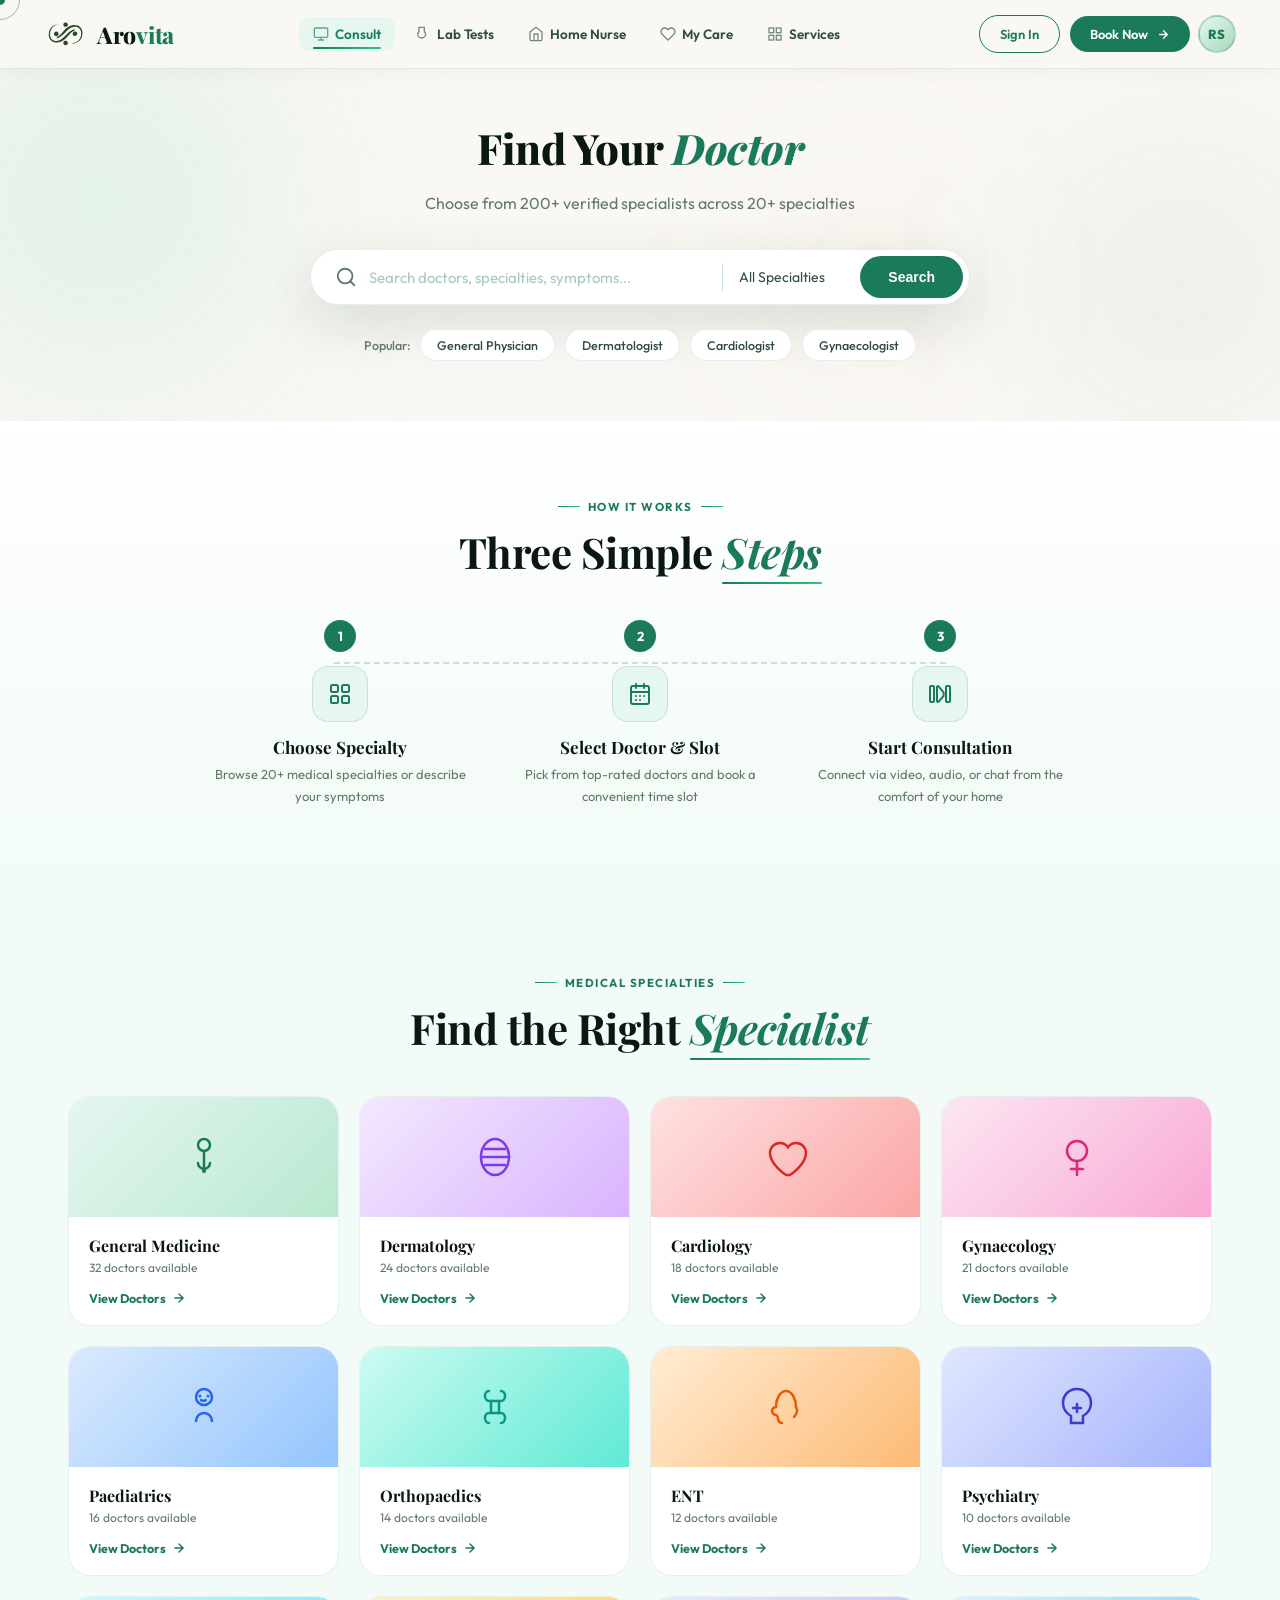
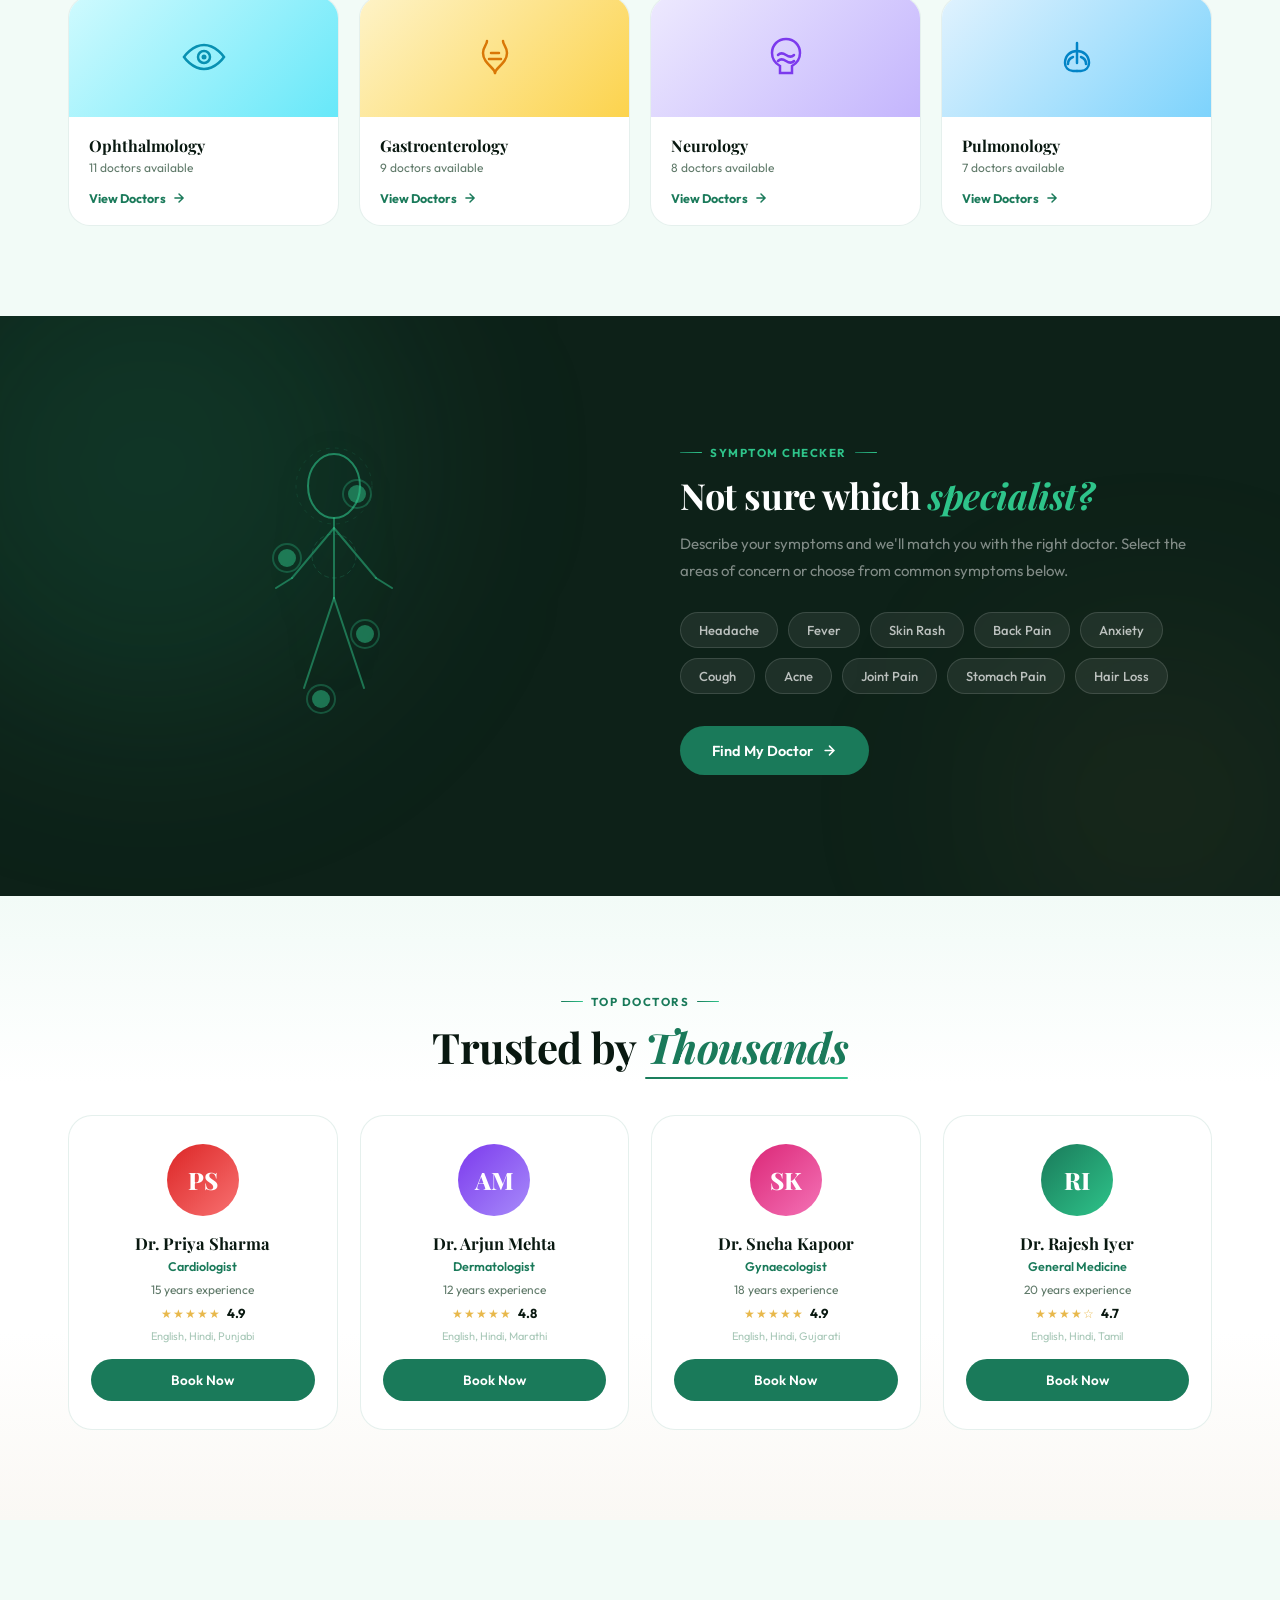
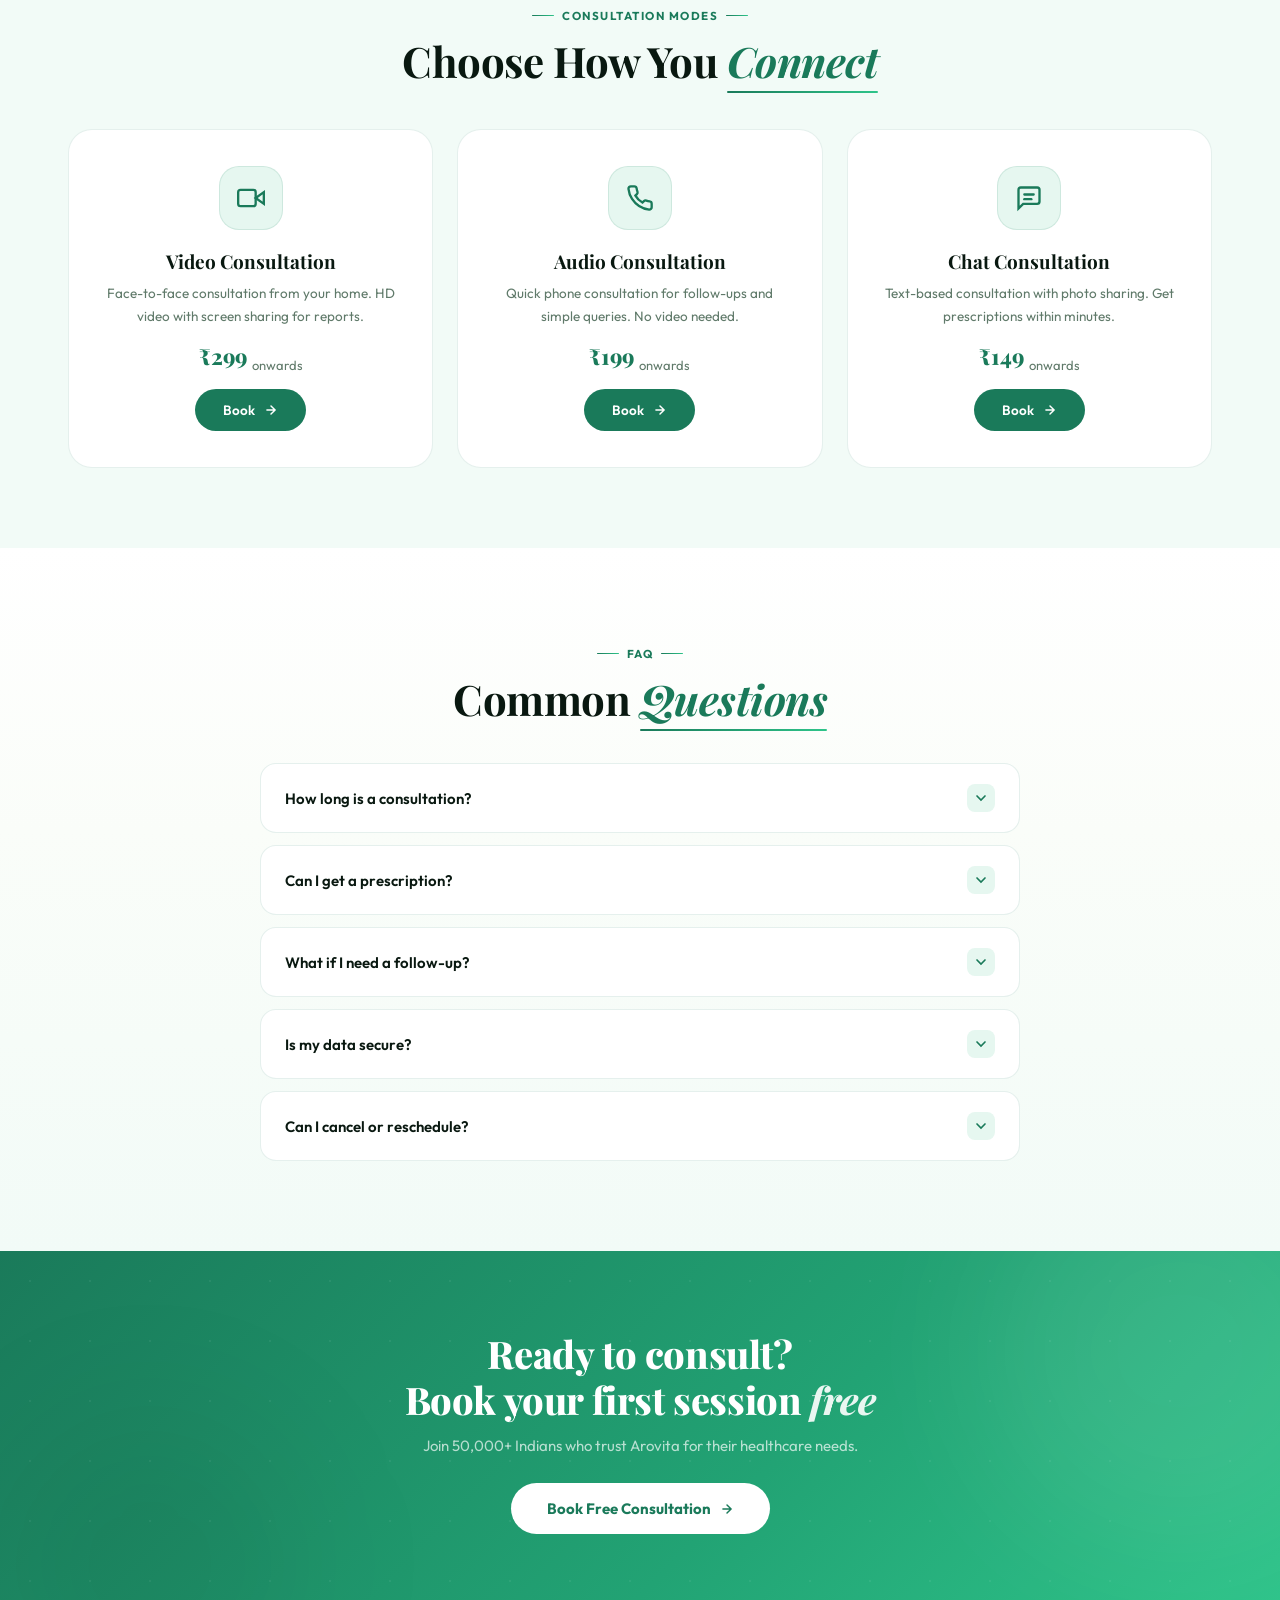
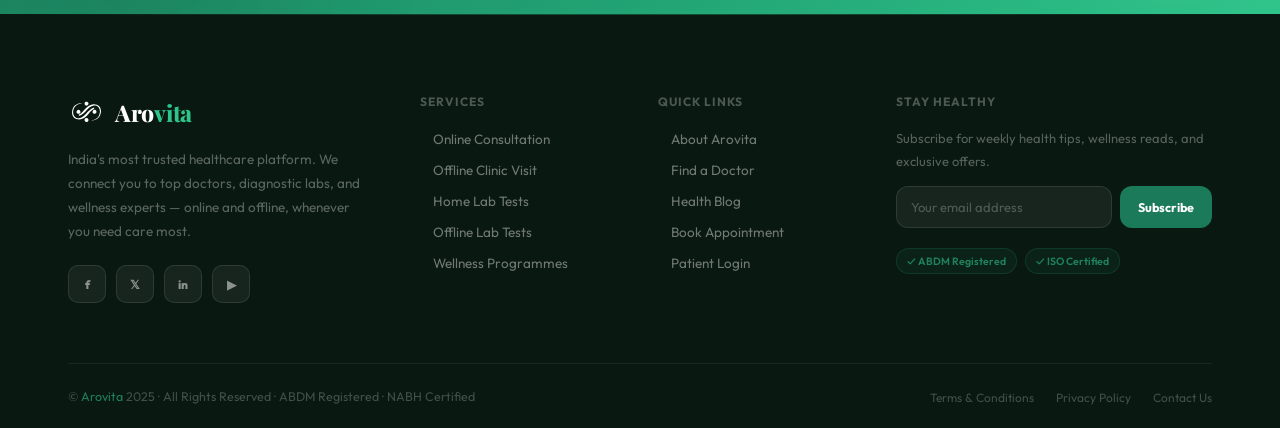
==== commit 272853cd: "Final design submit" ====
--- a/consult.html
+++ b/consult.html
@@ -897,7 +897,7 @@
     <div class="footer-grid">
       <div>
         <div class="footer-logo">
-          <img src="logoPoppins.svg" alt="Arovita" width="36" height="36">
+          <img src="logoPoppins-white.svg" alt="Arovita" width="36" height="36">
           <span class="footer-brand">Aro<span>vita</span></span>
         </div>
         <p class="footer-desc">India's most trusted healthcare platform. We connect you to top doctors, diagnostic labs, and wellness experts — online and offline, whenever you need care most.</p>
@@ -972,7 +972,11 @@
 });
 
 const hamburger=document.getElementById('hamburger'),mobileMenu=document.getElementById('mobileMenu'),mmBackdrop=document.getElementById('mmBackdrop');
-function toggleMobile(){hamburger.classList.toggle('open');mobileMenu.classList.toggle('open')}
+function toggleMobile(){
+  const isOpen=mobileMenu.classList.toggle('open');
+  hamburger.classList.toggle('open');
+  document.body.style.overflow=isOpen?'hidden':'';
+}
 hamburger.addEventListener('click',toggleMobile);
 mmBackdrop.addEventListener('click',toggleMobile);
 
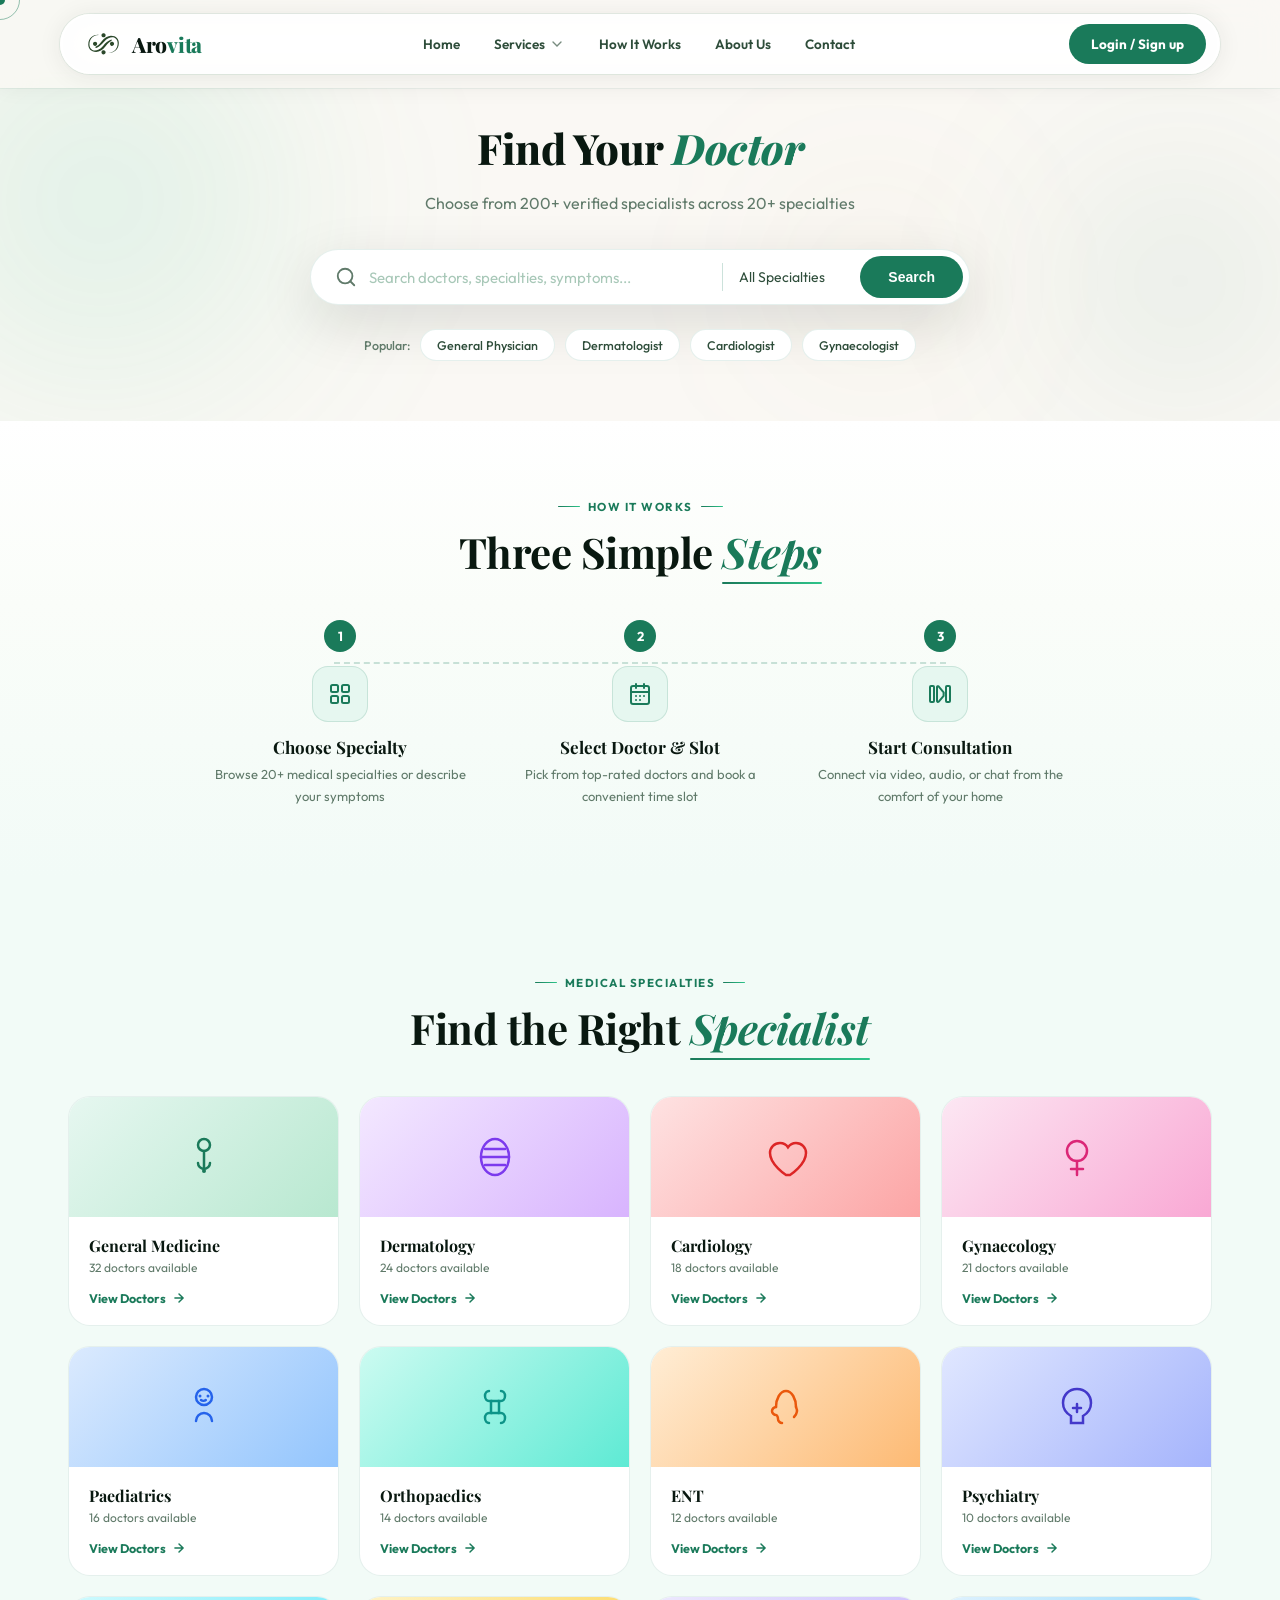
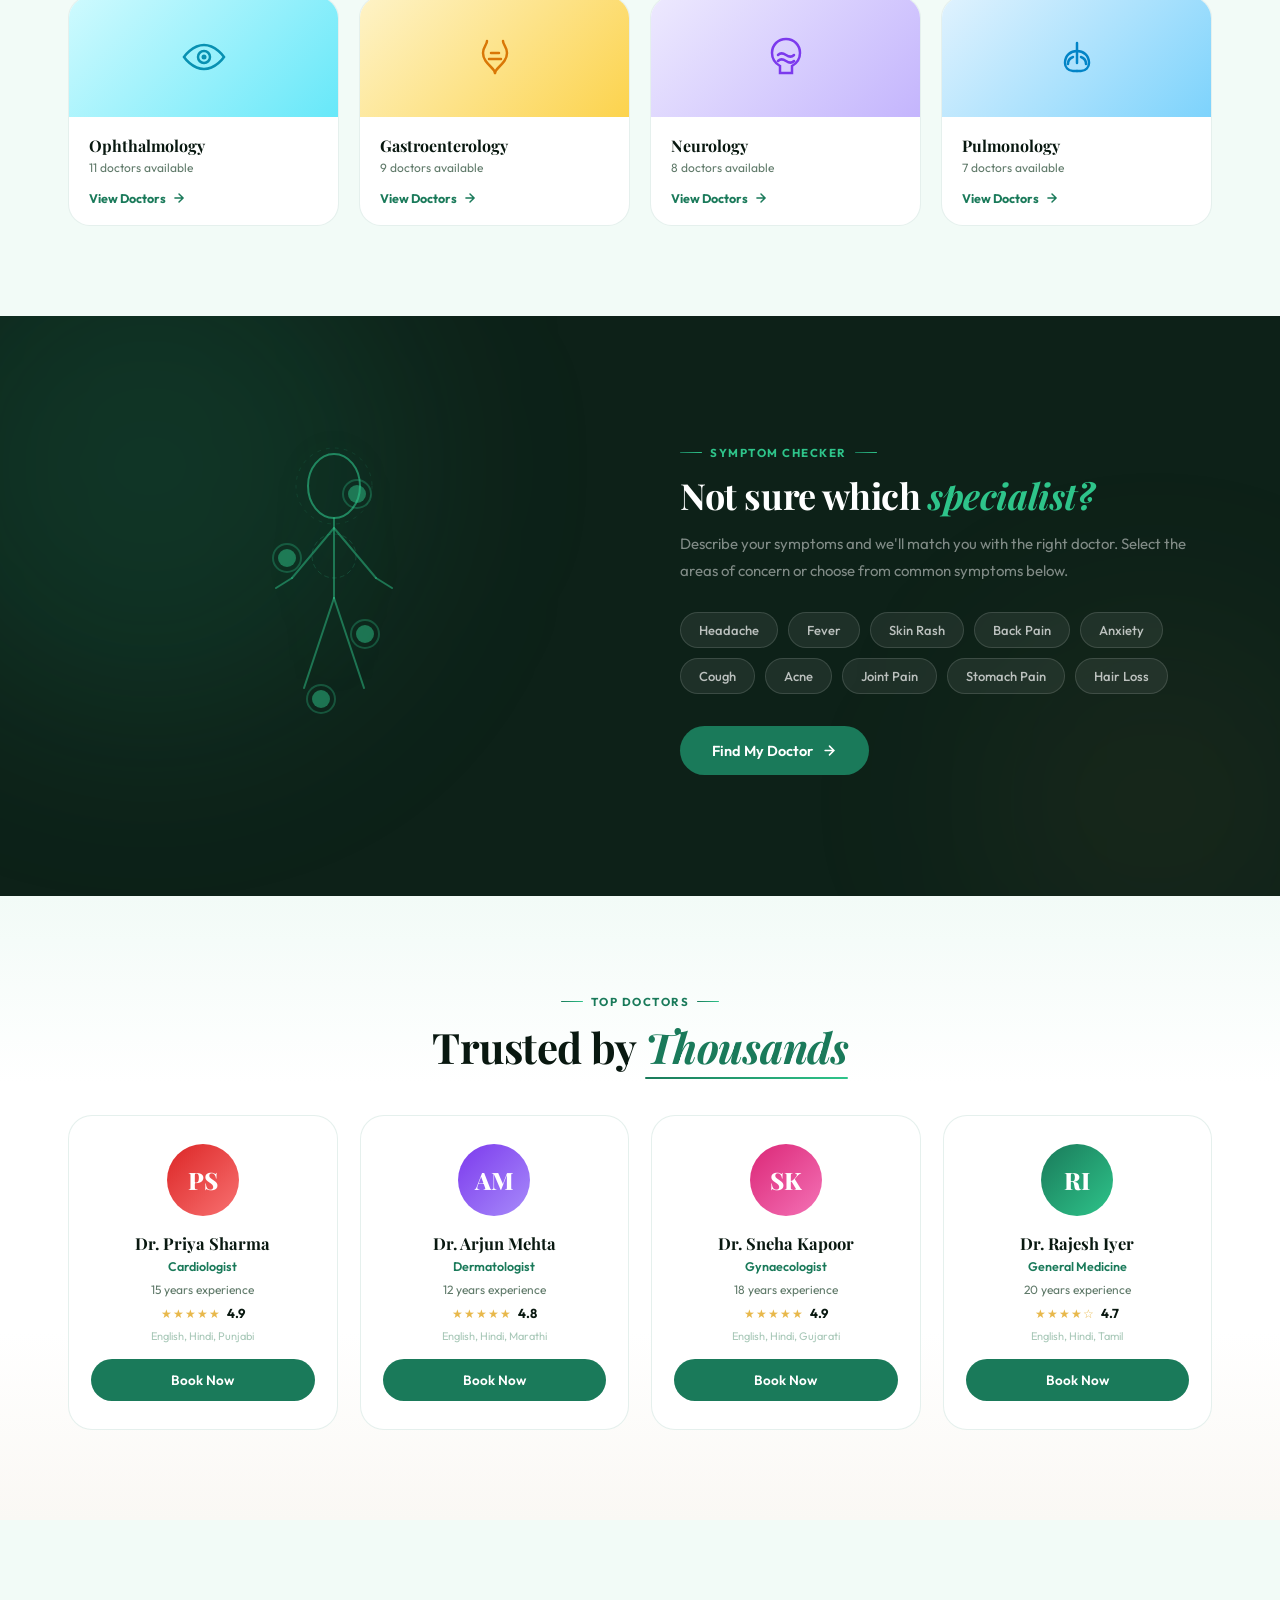
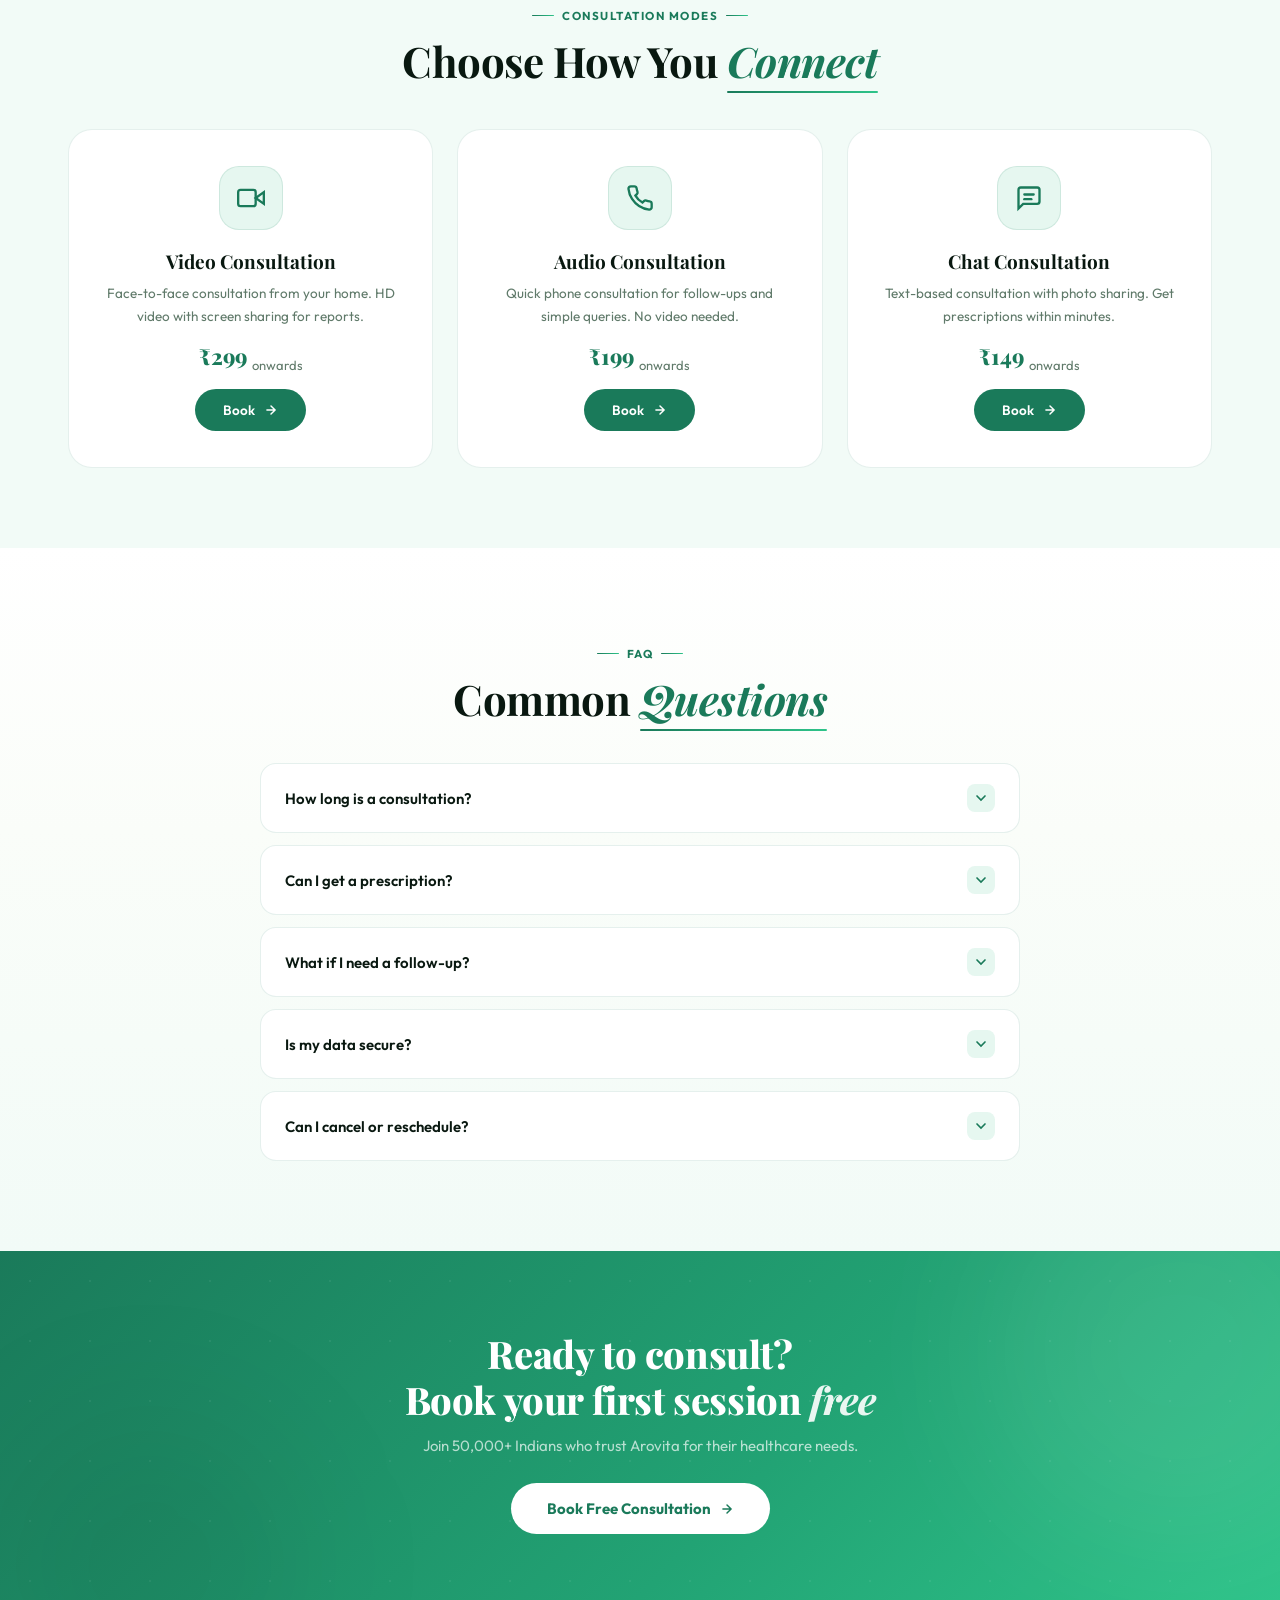
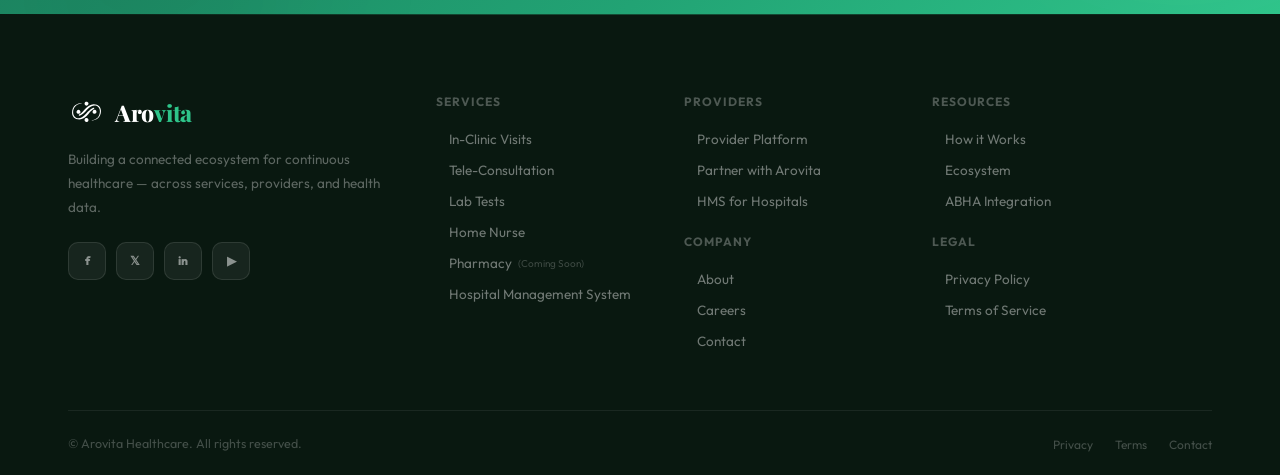
==== commit 4adfed7f: "Changed content and navbar" ====
--- a/consult.html
+++ b/consult.html
@@ -376,62 +376,14 @@
   .doc-card{padding:18px 14px}
 }
 </style>
+<link rel="stylesheet" href="shared.css">
 </head>
 <body>
 
 <div class="cursor" id="cur"></div>
 <div class="cursor-ring" id="curRing"></div>
 
-<!-- NAVBAR -->
-<nav class="navbar" id="nav">
-  <div class="nav-in">
-    <a href="index.html" class="nav-logo">
-      <div class="logo-svg-wrap">
-        <img src="logoPoppins.svg" alt="Arovita" width="42" height="42">
-      </div>
-      <span class="nav-brand">Aro<span>vita</span></span>
-    </a>
-    <div class="nav-links">
-      <a href="consult.html" class="nav-a active"><svg viewBox="0 0 24 24"><rect x="2" y="3" width="20" height="14" rx="2"/><path d="M8 21h8M12 17v4"/></svg>Consult</a>
-      <a href="lab-tests.html" class="nav-a"><svg viewBox="0 0 24 24"><path d="M6 2v6l-2 4a6 6 0 0012 0L14 8V2"/><path d="M6 2h8"/></svg>Lab Tests</a>
-      <a href="home-nurse.html" class="nav-a"><svg viewBox="0 0 24 24"><path d="M3 9l9-7 9 7v11a2 2 0 01-2 2H5a2 2 0 01-2-2z"/><path d="M9 22V12h6v10"/></svg>Home Nurse</a>
-      <a href="my-care.html" class="nav-a"><svg viewBox="0 0 24 24"><path d="M20.84 4.61a5.5 5.5 0 00-7.78 0L12 5.67l-1.06-1.06a5.5 5.5 0 00-7.78 7.78L12 21.23l7.78-7.78 1.06-1.06a5.5 5.5 0 000-7.78z"/></svg>My Care</a>
-      <a href="services.html" class="nav-a"><svg viewBox="0 0 24 24"><rect x="3" y="3" width="7" height="7"/><rect x="14" y="3" width="7" height="7"/><rect x="14" y="14" width="7" height="7"/><rect x="3" y="14" width="7" height="7"/></svg>Services</a>
-    </div>
-    <div class="nav-right">
-      <div class="nav-cta">
-        <a href="login.html" class="btn-outline" style="padding:10px 20px;font-size:13px">Sign In</a>
-        <a href="consult.html" class="btn-green" style="padding:10px 20px;font-size:13px">Book Now <svg viewBox="0 0 24 24" width="13" height="13" fill="none" stroke="currentColor" stroke-width="2.5" stroke-linecap="round"><path d="M5 12h14M12 5l7 7-7 7"/></svg></a>
-      </div>
-      <a href="profile.html" class="nav-profile" title="My Profile">RS</a>
-    </div>
-    <button class="hamburger" id="hamburger" aria-label="Open menu"><span></span><span></span><span></span></button>
-  </div>
-</nav>
-<div class="mobile-menu" id="mobileMenu">
-  <div class="mobile-menu-backdrop" id="mmBackdrop"></div>
-  <div class="mobile-menu-panel">
-    <div class="mm-label">Quick Access</div>
-    <a href="consult.html" class="mm-link"><svg viewBox="0 0 24 24"><rect x="2" y="3" width="20" height="14" rx="2"/><path d="M8 21h8M12 17v4"/></svg>Book Consultation</a>
-    <a href="lab-tests.html" class="mm-link"><svg viewBox="0 0 24 24"><path d="M6 2v6l-2 4a6 6 0 0012 0L14 8V2"/><path d="M6 2h8"/></svg>Lab Tests</a>
-    <a href="home-nurse.html" class="mm-link"><svg viewBox="0 0 24 24"><path d="M3 9l9-7 9 7v11a2 2 0 01-2 2H5a2 2 0 01-2-2z"/><path d="M9 22V12h6v10"/></svg>Home Nurse</a>
-    <a href="my-care.html" class="mm-link"><svg viewBox="0 0 24 24"><path d="M20.84 4.61a5.5 5.5 0 00-7.78 0L12 5.67l-1.06-1.06a5.5 5.5 0 00-7.78 7.78L12 21.23l7.78-7.78 1.06-1.06a5.5 5.5 0 000-7.78z"/></svg>My Care</a>
-    <div class="mm-sep"></div>
-    <div class="mm-label">Explore</div>
-    <a href="services.html" class="mm-link"><svg viewBox="0 0 24 24"><rect x="3" y="3" width="7" height="7"/><rect x="14" y="3" width="7" height="7"/><rect x="14" y="14" width="7" height="7"/><rect x="3" y="14" width="7" height="7"/></svg>All Services</a>
-    <a href="doctor.html" class="mm-link"><svg viewBox="0 0 24 24"><path d="M17 21v-2a4 4 0 00-4-4H5a4 4 0 00-4 4v2"/><circle cx="9" cy="7" r="4"/></svg>Find Doctor</a>
-    <a href="index.html#about" class="mm-link"><svg viewBox="0 0 24 24"><circle cx="12" cy="12" r="10"/><path d="M12 16v-4M12 8h.01"/></svg>About Us</a>
-    <a href="index.html#pricing" class="mm-link"><svg viewBox="0 0 24 24"><line x1="12" y1="1" x2="12" y2="23"/><path d="M17 5H9.5a3.5 3.5 0 000 7h5a3.5 3.5 0 010 7H6"/></svg>Plans & Pricing</a>
-    <a href="index.html#blog" class="mm-link"><svg viewBox="0 0 24 24"><path d="M2 3h6a4 4 0 014 4v14a3 3 0 00-3-3H2z"/><path d="M22 3h-6a4 4 0 00-4 4v14a3 3 0 013-3h7z"/></svg>Health Blog</a>
-    <div class="mm-sep"></div>
-    <div class="mm-label">Account</div>
-    <a href="profile.html" class="mm-link"><svg viewBox="0 0 24 24"><path d="M20 21v-2a4 4 0 00-4-4H8a4 4 0 00-4 4v2"/><circle cx="12" cy="7" r="4"/></svg>My Profile</a>
-    <div class="mm-cta">
-      <a href="login.html" class="btn-outline" style="justify-content:center">Sign In</a>
-      <a href="consult.html" class="btn-green" style="justify-content:center">Book Now</a>
-    </div>
-  </div>
-</div>
+<div id="navbar-placeholder"></div>
 
 <!-- ===================== HERO ===================== -->
 <section class="consult-hero">
@@ -891,63 +843,7 @@
   </div>
 </section>
 
-<!-- ===================== FOOTER ===================== -->
-<footer class="footer">
-  <div class="container">
-    <div class="footer-grid">
-      <div>
-        <div class="footer-logo">
-          <img src="logoPoppins-white.svg" alt="Arovita" width="36" height="36">
-          <span class="footer-brand">Aro<span>vita</span></span>
-        </div>
-        <p class="footer-desc">India's most trusted healthcare platform. We connect you to top doctors, diagnostic labs, and wellness experts — online and offline, whenever you need care most.</p>
-        <div class="footer-social">
-          <div class="fsb">f</div><div class="fsb">𝕏</div><div class="fsb">in</div><div class="fsb">▶</div>
-        </div>
-      </div>
-      <div>
-        <div class="footer-h">Services</div>
-        <ul class="footer-links">
-          <li><a href="consult.html">Online Consultation</a></li>
-          <li><a href="services.html">Offline Clinic Visit</a></li>
-          <li><a href="lab-tests.html">Home Lab Tests</a></li>
-          <li><a href="lab-tests.html">Offline Lab Tests</a></li>
-          <li><a href="services.html">Wellness Programmes</a></li>
-        </ul>
-      </div>
-      <div>
-        <div class="footer-h">Quick Links</div>
-        <ul class="footer-links">
-          <li><a href="index.html">About Arovita</a></li>
-          <li><a href="consult.html">Find a Doctor</a></li>
-          <li><a href="index.html">Health Blog</a></li>
-          <li><a href="consult.html">Book Appointment</a></li>
-          <li><a href="login.html">Patient Login</a></li>
-        </ul>
-      </div>
-      <div>
-        <div class="footer-h">Stay Healthy</div>
-        <p style="font-size:13px;color:rgba(255,255,255,.32);margin-bottom:14px;line-height:1.7">Subscribe for weekly health tips, wellness reads, and exclusive offers.</p>
-        <div class="nl-form">
-          <input type="email" class="nl-input" placeholder="Your email address">
-          <button class="nl-btn">Subscribe</button>
-        </div>
-        <div style="margin-top:20px;display:flex;gap:8px;flex-wrap:wrap">
-          <div style="display:inline-flex;align-items:center;gap:4px;font-size:10.5px;font-weight:600;color:rgba(46,196,138,.6);background:rgba(46,196,138,.06);border:1px solid rgba(46,196,138,.15);padding:5px 10px;border-radius:20px">✓ ABDM Registered</div>
-          <div style="display:inline-flex;align-items:center;gap:4px;font-size:10.5px;font-weight:600;color:rgba(46,196,138,.6);background:rgba(46,196,138,.06);border:1px solid rgba(46,196,138,.15);padding:5px 10px;border-radius:20px">✓ ISO Certified</div>
-        </div>
-      </div>
-    </div>
-    <div class="footer-bottom">
-      <div class="footer-copy">© <a href="index.html">Arovita</a> 2025 · All Rights Reserved · ABDM Registered · NABH Certified</div>
-      <ul class="footer-links2">
-        <li><a href="#">Terms & Conditions</a></li>
-        <li><a href="#">Privacy Policy</a></li>
-        <li><a href="#">Contact Us</a></li>
-      </ul>
-    </div>
-  </div>
-</footer>
+<div id="footer-placeholder"></div>
 
 <!-- SCROLL TOP -->
 <div class="stb" id="stb" onclick="scrollTo({top:0,behavior:'smooth'})">
@@ -955,16 +851,6 @@
 </div>
 
 <script>
-const cur=document.getElementById('cur'),curRing=document.getElementById('curRing');
-document.addEventListener('mousemove',e=>{
-  cur.style.left=e.clientX+'px';cur.style.top=e.clientY+'px';
-  setTimeout(()=>{curRing.style.left=e.clientX+'px';curRing.style.top=e.clientY+'px'},80);
-});
-document.querySelectorAll('a,button,.pill,.symptom-chip,.faq-q,.spec-card').forEach(el=>{
-  el.addEventListener('mouseenter',()=>{cur.classList.add('hovered');curRing.classList.add('hovered')});
-  el.addEventListener('mouseleave',()=>{cur.classList.remove('hovered');curRing.classList.remove('hovered')});
-});
-
 const nav=document.getElementById('nav');
 window.addEventListener('scroll',()=>{
   nav.classList.toggle('sc',scrollY>60);
@@ -988,5 +874,6 @@
   if(grid)grid.style.transform='translateY('+scrollY*0.15+'px)';
 });
 </script>
+<script src="shared.js"></script>
 </body>
 </html>
--- a/shared.css
+++ b/shared.css
@@ -0,0 +1,169 @@
+/* ============================================================
+   Arovita — Shared Styles (navbar, footer, base, cursor)
+   ============================================================ */
+
+*,*::before,*::after{box-sizing:border-box;margin:0;padding:0}
+:root{
+  --g:#1A7A5A;--gm:#22A374;--gl:#2EC48A;--gp:#E6F7F0;--gxp:#F2FBF7;
+  --dark:#091810;--dark2:#0D2118;--ink:#162820;--ink2:#2E4D3A;--muted:#607A6A;--hint:#A8C8B8;
+  --cream:#FAF8F4;--white:#fff;--gold:#C09A52;--gold2:#E8B84B;
+  --border:rgba(26,122,90,0.11);--border2:rgba(26,122,90,0.22);
+  --sh:0 4px 28px rgba(9,24,16,0.08);--sh-lg:0 18px 56px rgba(9,24,16,0.13);
+  --r:12px;--rl:20px;--rx:26px;
+}
+html{scroll-behavior:smooth}
+body{font-family:'Outfit',sans-serif;background:var(--cream);color:var(--ink);overflow-x:hidden;cursor:none}
+a{text-decoration:none;color:inherit}
+a,button{cursor:none}
+::-webkit-scrollbar{width:4px}
+::-webkit-scrollbar-thumb{background:linear-gradient(var(--gm),var(--gl));border-radius:4px}
+.container{max-width:1200px;margin:0 auto;padding:0 28px}
+
+/* ── Cursor ── */
+.cursor{position:fixed;width:10px;height:10px;background:var(--g);border-radius:50%;pointer-events:none;z-index:9999;transform:translate(-50%,-50%);transition:transform .08s ease,width .25s,height .25s,background .25s}
+.cursor-ring{position:fixed;width:40px;height:40px;border:1.5px solid rgba(26,122,90,.45);border-radius:50%;pointer-events:none;z-index:9998;transform:translate(-50%,-50%);transition:transform .18s ease,opacity .2s}
+body:has(a:hover) .cursor,.cursor.hovered{width:18px;height:18px;background:var(--gl)}
+body:has(a:hover) .cursor-ring,.cursor-ring.hovered{width:60px;height:60px;border-color:var(--gl);opacity:.5}
+@media(hover:none){body{cursor:auto}.cursor,.cursor-ring{display:none}a,button{cursor:pointer}}
+
+/* ── Labels & Titles ── */
+.sec-label{display:inline-flex;align-items:center;gap:8px;font-size:11.5px;font-weight:700;color:var(--g);text-transform:uppercase;letter-spacing:1.5px;margin-bottom:14px}
+.sec-label::before,.sec-label::after{content:'';width:22px;height:1.5px;background:linear-gradient(90deg,var(--g),var(--gl));border-radius:2px}
+.sec-title{font-family:'Playfair Display',serif;font-size:42px;font-weight:700;line-height:1.15;color:var(--dark);letter-spacing:-0.5px}
+.sec-title em{font-style:italic;color:var(--g);position:relative}
+.sec-title em::after{content:'';position:absolute;bottom:-4px;left:0;right:0;height:2px;background:linear-gradient(90deg,var(--g),var(--gl));border-radius:2px;animation:shimmer-line 3s ease-in-out infinite}
+@keyframes shimmer-line{0%,100%{opacity:.4;transform:scaleX(.7)}50%{opacity:1;transform:scaleX(1)}}
+
+/* ── Buttons ── */
+.btn-green{display:inline-flex;align-items:center;gap:9px;background:var(--g);color:#fff;padding:15px 32px;border-radius:50px;font-size:14.5px;font-weight:600;border:none;cursor:none;transition:all .25s;position:relative;overflow:hidden}
+.btn-green::before{content:'';position:absolute;inset:0;background:linear-gradient(135deg,transparent 30%,rgba(255,255,255,.12) 50%,transparent 70%);transform:translateX(-100%);transition:transform .5s}
+.btn-green:hover::before{transform:translateX(100%)}
+.btn-green:hover{background:var(--gm);transform:translateY(-2px);box-shadow:0 12px 32px rgba(26,122,90,.42)}
+.btn-outline{display:inline-flex;align-items:center;gap:8px;background:transparent;color:var(--g);border:1.5px solid var(--g);padding:14px 30px;border-radius:50px;font-size:14.5px;font-weight:600;cursor:none;transition:all .25s}
+.btn-outline:hover{background:var(--gp);transform:translateY(-2px)}
+.btn-white{display:inline-flex;align-items:center;gap:9px;background:white;color:var(--g);padding:16px 36px;border-radius:50px;font-size:15px;font-weight:700;transition:all .25s;cursor:none;border:none}
+.btn-white:hover{transform:translateY(-2px);box-shadow:0 12px 30px rgba(0,0,0,.18)}
+
+/* ── Animations ── */
+.fu{opacity:0;transform:translateY(32px);transition:opacity .7s cubic-bezier(.16,1,.3,1),transform .7s cubic-bezier(.16,1,.3,1)}
+.fu.vis{opacity:1;transform:none}
+.fu.d1{transition-delay:.08s}.fu.d2{transition-delay:.17s}.fu.d3{transition-delay:.26s}.fu.d4{transition-delay:.35s}.fu.d5{transition-delay:.44s}.fu.d6{transition-delay:.53s}
+.sl-left{opacity:0;transform:translateX(-40px);transition:opacity .8s cubic-bezier(.16,1,.3,1),transform .8s cubic-bezier(.16,1,.3,1)}
+.sl-left.vis{opacity:1;transform:none}
+.sl-right{opacity:0;transform:translateX(40px);transition:opacity .8s cubic-bezier(.16,1,.3,1),transform .8s cubic-bezier(.16,1,.3,1)}
+.sl-right.vis{opacity:1;transform:none}
+
+/* ── Scroll top button ── */
+.stb{position:fixed;bottom:28px;right:28px;width:48px;height:48px;border-radius:50%;background:linear-gradient(135deg,var(--g),var(--gl));display:flex;align-items:center;justify-content:center;cursor:none;opacity:0;transform:translateY(20px) scale(.8);transition:all .3s;z-index:999;box-shadow:0 6px 20px rgba(26,122,90,.4)}
+.stb.show{opacity:1;transform:none}
+.stb:hover{transform:translateY(-3px) scale(1.08);box-shadow:0 10px 28px rgba(26,122,90,.5)}
+
+/* ============================================================
+   NAVBAR
+   ============================================================ */
+.navbar{position:fixed;top:0;left:0;right:0;z-index:1000;padding:14px 24px;transition:all .35s;overflow:visible}
+.nav-pill{display:flex;align-items:center;justify-content:space-between;height:60px;padding:0 10px 0 16px;max-width:1160px;margin:0 auto;background:rgba(255,255,255,.96);backdrop-filter:blur(20px);-webkit-backdrop-filter:blur(20px);border-radius:100px;box-shadow:0 2px 24px rgba(9,24,16,.08),0 0 0 1px rgba(26,122,90,.08);transition:all .35s;overflow:visible}
+.navbar.sc .nav-pill{box-shadow:0 4px 32px rgba(9,24,16,.12),0 0 0 1.5px rgba(26,122,90,.14)}
+.nav-logo{display:flex;align-items:center;gap:10px;padding:0 8px}
+.logo-svg-wrap{width:38px;height:38px;display:flex;align-items:center;justify-content:center;flex-shrink:0}
+.logo-svg-wrap img{width:100%;height:100%;object-fit:contain}
+.nav-brand{font-family:'Playfair Display',serif;font-size:21px;font-weight:800;color:var(--dark);letter-spacing:-.3px}
+.nav-brand span{color:var(--g)}
+.nav-links{display:flex;align-items:center;gap:2px;overflow:visible}
+.nav-a{font-size:13.5px;font-weight:600;color:var(--ink2);transition:all .22s;padding:8px 16px;border-radius:50px;display:inline-flex;align-items:center;gap:5px;white-space:nowrap}
+.nav-a:hover{color:var(--g);background:var(--gxp)}
+.nav-a.active{color:var(--g);font-weight:700}
+.nav-right{display:flex;align-items:center;gap:8px;padding-right:4px}
+.nav-cta-btn{display:inline-flex;align-items:center;background:var(--g);color:#fff;padding:11px 22px;border-radius:50px;font-size:13.5px;font-weight:700;border:none;cursor:none;transition:all .25s;white-space:nowrap}
+.nav-cta-btn:hover{background:var(--gm);box-shadow:0 8px 24px rgba(26,122,90,.35);transform:translateY(-1px)}
+
+/* Services dropdown */
+.nav-dropdown-wrap{position:relative;display:inline-flex}
+.nav-services-btn{display:inline-flex;align-items:center;gap:4px}
+.nav-services-btn svg{transition:transform .22s}
+.nav-services-btn.dd-active svg{transform:rotate(180deg)}
+/* padding-top creates a seamless hover bridge — no gap between button and panel */
+.nav-dropdown{position:absolute;top:100%;left:50%;transform:translateX(-50%);padding-top:10px;min-width:210px;opacity:0;visibility:hidden;pointer-events:none;transition:opacity .22s,visibility .22s;z-index:2000}
+.nav-dropdown.open{opacity:1;visibility:visible;pointer-events:auto}
+.nav-dropdown-inner{background:#fff;border-radius:16px;box-shadow:0 12px 40px rgba(9,24,16,.13),0 0 0 1px rgba(26,122,90,.1);padding:8px;display:flex;flex-direction:column;gap:2px}
+.nav-dd-item{display:flex;align-items:center;gap:10px;padding:10px 12px;border-radius:10px;font-size:13.5px;font-weight:600;color:var(--ink2);transition:all .18s;white-space:nowrap}
+.nav-dd-item:hover{background:var(--gp);color:var(--g)}
+.nav-dd-item svg{width:16px;height:16px;stroke:currentColor;fill:none;stroke-width:2;stroke-linecap:round;flex-shrink:0;opacity:.7}
+
+/* Hamburger */
+.hamburger{display:none;flex-direction:column;justify-content:center;align-items:center;width:40px;height:40px;background:var(--gxp);border:1px solid var(--border2);border-radius:50%;padding:0;cursor:none;z-index:1002;position:relative;flex-shrink:0}
+.hamburger span{display:block;width:18px;height:2px;background:var(--g);border-radius:2px;transition:all .3s cubic-bezier(.16,1,.3,1)}
+.hamburger span:nth-child(1){margin-bottom:5px}
+.hamburger span:nth-child(3){margin-top:5px}
+.hamburger.active span:nth-child(1){transform:rotate(45deg) translate(4.9px,4.9px)}
+.hamburger.active span:nth-child(2){opacity:0;transform:scaleX(0)}
+.hamburger.active span:nth-child(3){transform:rotate(-45deg) translate(4.9px,-4.9px)}
+
+/* Mobile menu */
+.mobile-menu{position:fixed;inset:0;z-index:1001;visibility:hidden;opacity:0;transition:visibility .4s,opacity .4s}
+.mobile-menu.open{visibility:visible;opacity:1}
+.mobile-menu-backdrop{position:absolute;inset:0;background:rgba(9,24,16,.5);backdrop-filter:blur(8px);-webkit-backdrop-filter:blur(8px)}
+.mobile-menu-panel{position:absolute;top:0;right:0;width:min(320px,88vw);height:100%;background:var(--cream);transform:translateX(100%);transition:transform .4s cubic-bezier(.16,1,.3,1);overflow-y:auto;padding:88px 24px 40px;display:flex;flex-direction:column;gap:6px;box-shadow:-20px 0 60px rgba(9,24,16,.15)}
+.mobile-menu.open .mobile-menu-panel{transform:translateX(0)}
+.mm-label{font-size:10px;font-weight:700;text-transform:uppercase;letter-spacing:1.2px;color:var(--hint);padding:8px 12px 4px;margin-top:6px}
+.mm-link{display:flex;align-items:center;gap:12px;padding:13px 14px;font-size:15px;font-weight:600;color:var(--ink2);border-radius:14px;transition:all .22s}
+.mm-link:hover,.mm-link:active{background:var(--gp);color:var(--g)}
+.mm-link svg{width:19px;height:19px;stroke:currentColor;fill:none;stroke-width:2;stroke-linecap:round;flex-shrink:0}
+.mm-sep{height:1px;background:var(--border);margin:8px 0}
+.mm-cta{display:flex;flex-direction:column;gap:10px;margin-top:auto;padding-top:20px}
+
+/* ============================================================
+   FOOTER
+   ============================================================ */
+.footer{padding:80px 0 0;background:var(--dark);position:relative;overflow:hidden}
+.footer::before{content:'';position:absolute;top:0;left:0;right:0;height:1px;background:linear-gradient(90deg,transparent,rgba(46,196,138,.3) 40%,rgba(46,196,138,.3) 60%,transparent)}
+.footer-grid{display:grid;grid-template-columns:1.6fr 1fr 1fr 1.4fr;gap:48px;margin-bottom:60px}
+.footer-logo{display:flex;align-items:center;gap:11px;margin-bottom:18px}
+.footer-brand{font-family:'Playfair Display',serif;font-size:23px;font-weight:800;color:white;letter-spacing:-.3px}
+.footer-brand span{color:var(--gl)}
+.footer-desc{font-size:13.5px;color:rgba(255,255,255,.34);line-height:1.76;margin-bottom:22px}
+.footer-social{display:flex;gap:10px}
+.fsb{width:38px;height:38px;border-radius:10px;background:rgba(255,255,255,.06);border:1px solid rgba(255,255,255,.1);display:flex;align-items:center;justify-content:center;font-size:12px;font-weight:800;color:rgba(255,255,255,.5);cursor:none;transition:all .22s}
+.fsb:hover{background:var(--g);color:white;border-color:var(--g);transform:translateY(-3px)}
+.footer-h{font-size:12px;font-weight:700;text-transform:uppercase;letter-spacing:1px;color:rgba(255,255,255,.28);margin-bottom:18px}
+.footer-links{list-style:none;display:flex;flex-direction:column;gap:10px}
+.footer-links a{font-size:13.5px;color:rgba(255,255,255,.42);transition:color .18s;display:inline-flex;align-items:center;gap:6px}
+.footer-links a::before{content:'→';font-size:11px;opacity:0;transform:translateX(-8px);transition:all .2s}
+.footer-links a:hover{color:rgba(255,255,255,.8)}
+.footer-links a:hover::before{opacity:1;transform:none}
+.footer-bottom{border-top:1px solid rgba(255,255,255,.07);padding:22px 0;display:flex;align-items:center;justify-content:space-between;flex-wrap:wrap;gap:12px}
+.footer-copy{font-size:12.5px;color:rgba(255,255,255,.24)}
+.footer-copy a{color:rgba(46,196,138,.6);transition:color .18s}
+.footer-copy a:hover{color:var(--gl)}
+.footer-links2{list-style:none;display:flex;gap:22px}
+.footer-links2 a{font-size:12px;color:rgba(255,255,255,.24);transition:color .18s}
+.footer-links2 a:hover{color:rgba(255,255,255,.6)}
+
+/* ============================================================
+   RESPONSIVE — shared elements
+   ============================================================ */
+@media(max-width:900px){
+  .nav-links,.nav-right{display:none}
+  .hamburger{display:flex}
+  .navbar{padding:10px 16px}
+  .container{padding:0 22px}
+  .sec-title{font-size:34px}
+  .footer-grid{grid-template-columns:1fr 1fr;gap:32px;margin-bottom:40px}
+  .footer{padding:56px 0 0}
+  .stb{bottom:20px;right:20px}
+}
+@media(max-width:600px){
+  .container{padding:0 18px}
+  .navbar{padding:8px 12px}
+  .sec-title{font-size:28px}
+  .btn-green{padding:13px 24px;font-size:13.5px}
+  .footer{padding:44px 0 0}
+  .footer-grid{grid-template-columns:1fr;gap:28px;margin-bottom:32px}
+  .footer-bottom{flex-direction:column;align-items:center;text-align:center;padding:16px 0}
+  .footer-links2{gap:14px;flex-wrap:wrap;justify-content:center}
+  .stb{width:42px;height:42px}
+}
+@media(max-width:380px){
+  .container{padding:0 14px}
+  .sec-title{font-size:25px}
+}
